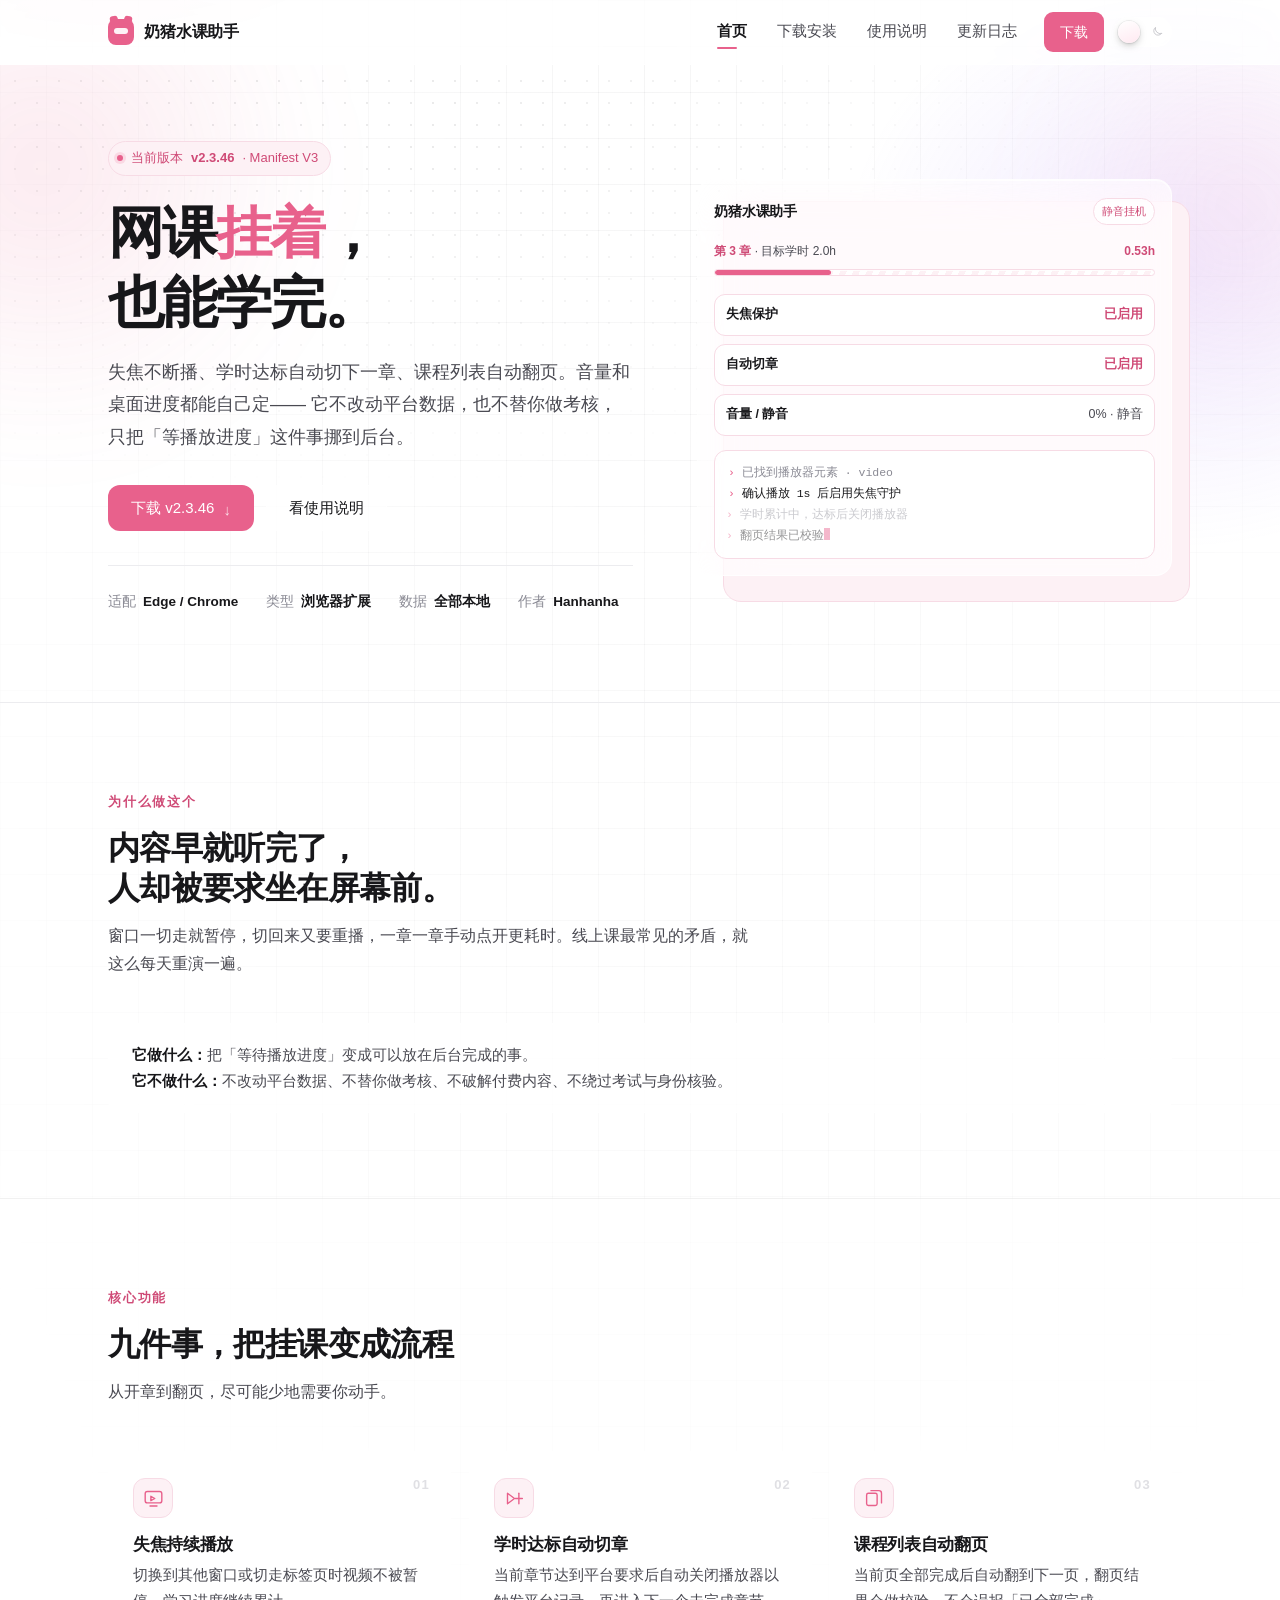
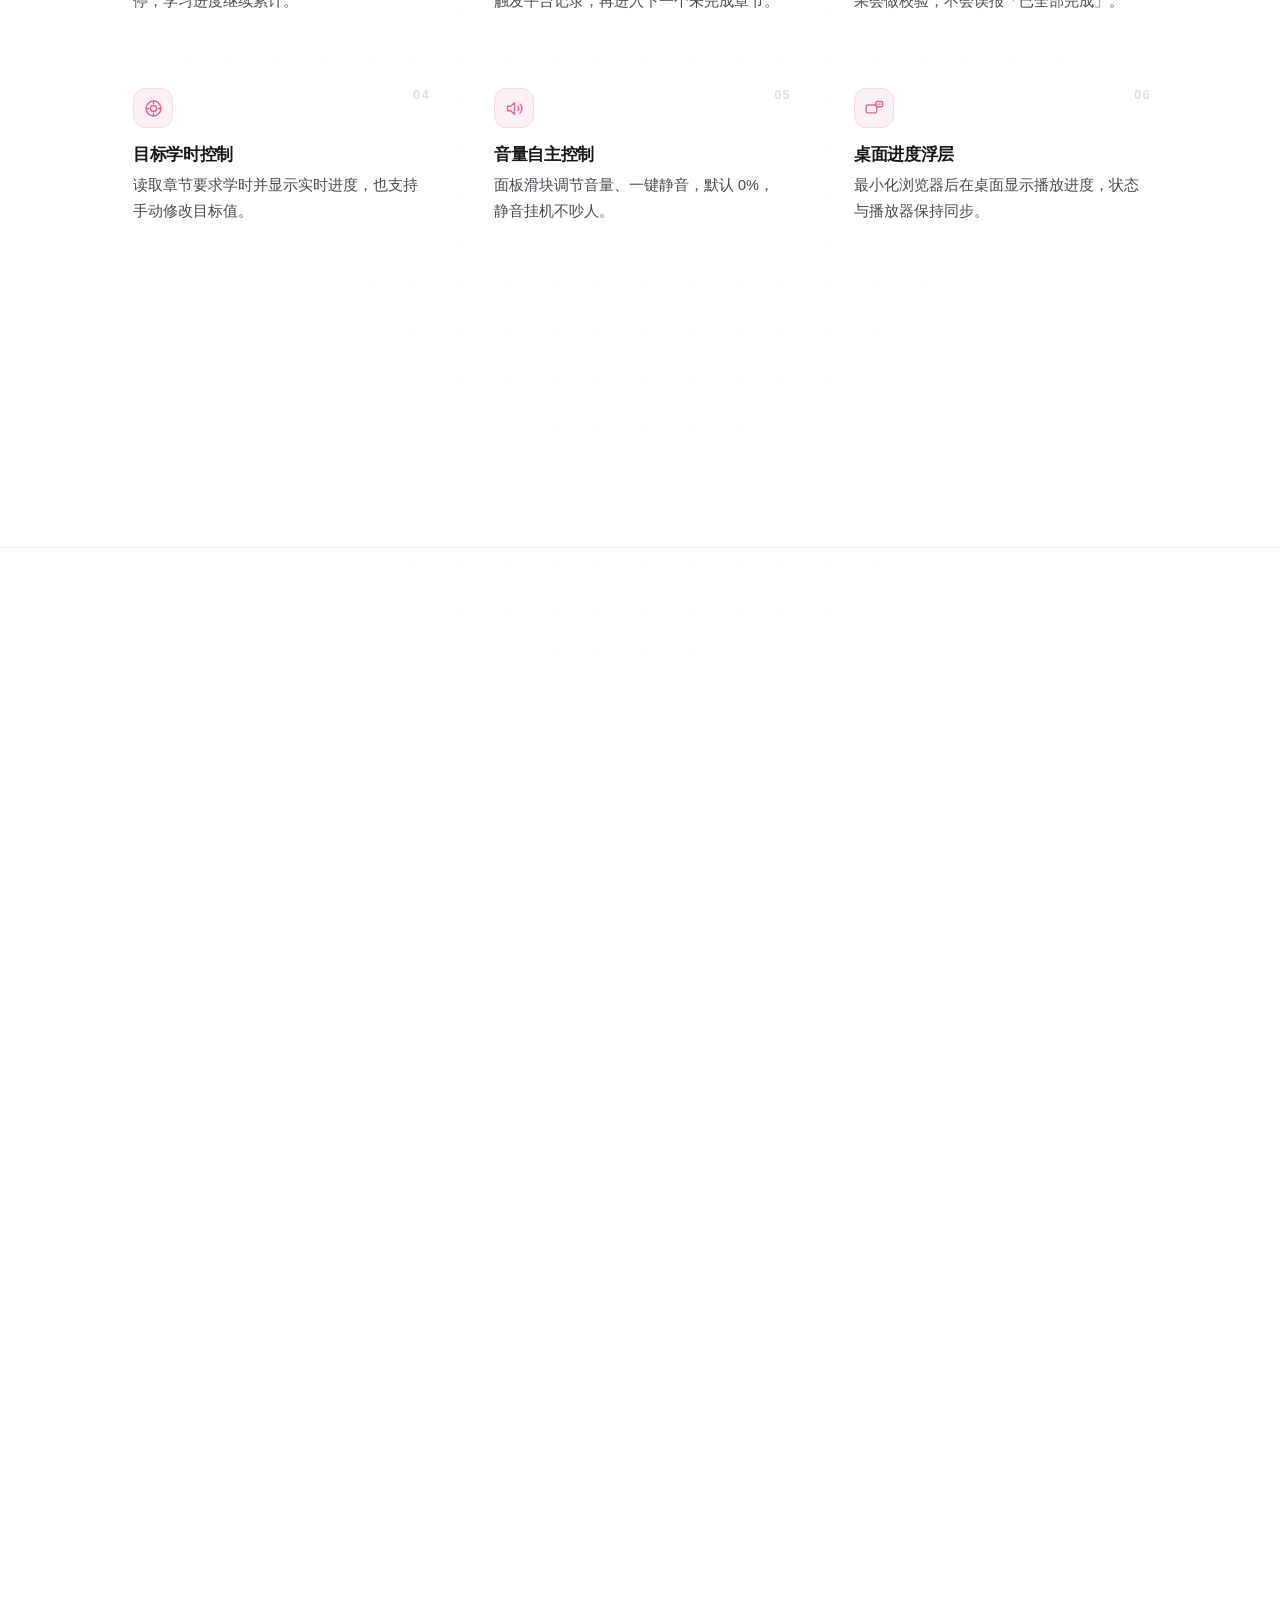
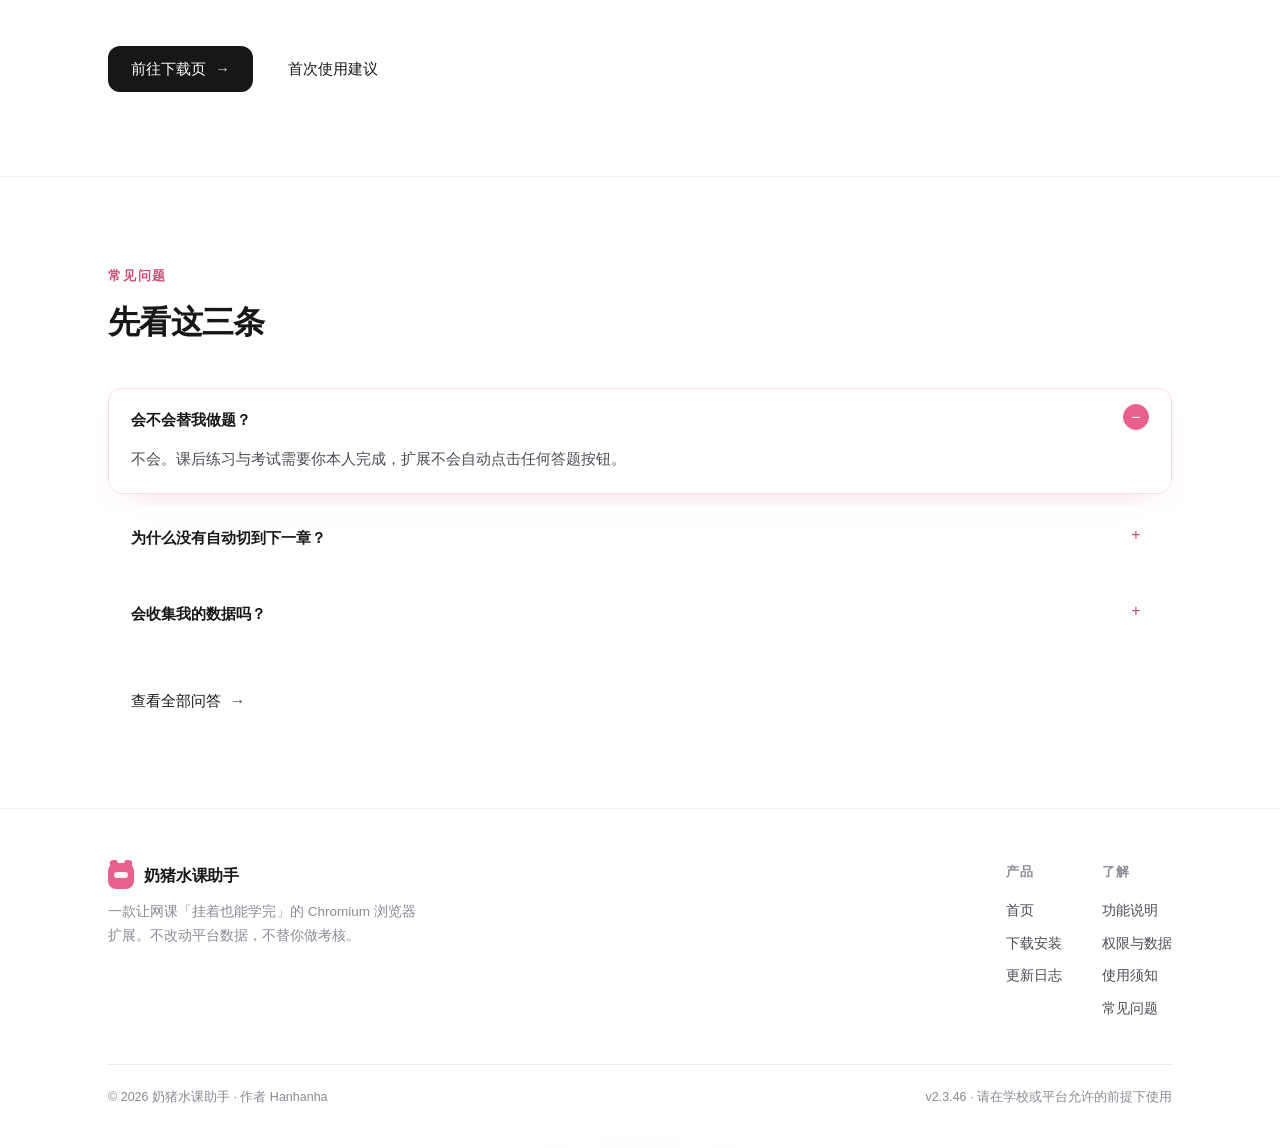
==== index.html @ d0fd3003 "奶猪水课助手发布站：四页静态站 + 磨砂玻璃/深浅色主题/入场动画" ====
﻿<!DOCTYPE html>
<html lang="zh-CN">
<head>
<meta charset="UTF-8">
<meta name="viewport" content="width=device-width, initial-scale=1">
<title>奶猪水课助手 — 让网课挂着也能学完</title>
<meta name="description" content="奶猪水课助手是一款 Chromium 浏览器扩展：失焦不断播、学时达标自动切下一章、课程列表自动翻页，音量与桌面进度都能自己定。">
<link rel="icon" href="data:image/svg+xml,%3Csvg xmlns='http://www.w3.org/2000/svg' viewBox='0 0 32 32'%3E%3Crect width='32' height='32' rx='9' fill='%23e8618c'/%3E%3Crect x='9' y='13' width='14' height='7' rx='3.5' fill='%23fff'/%3E%3C/svg%3E">
<link rel="stylesheet" href="assets/style.css">
<link rel="stylesheet" href="assets/theme.css">
<script>
(function () {
  var d = document.documentElement;
  d.classList.add('js');
  var t = null;
  try { t = localStorage.getItem('nzsk-theme'); } catch (e) {}
  if (!t && window.matchMedia) { t = window.matchMedia('(prefers-color-scheme: dark)').matches ? 'dark' : 'light'; }
  d.setAttribute('data-theme', t === 'dark' ? 'dark' : 'light');
  d.classList.add('intro');
  /* 兜底：外部脚本异常时也不会卡在遮罩里 */
  setTimeout(function () {
    d.classList.remove('intro');
    var v = document.getElementById('intro-veil');
    if (v) { v.classList.add('out'); setTimeout(function () { if (v.parentNode) { v.parentNode.removeChild(v); } }, 800); }
  }, 2600);
})();
</script>
</head>
<body>

<div class="intro-veil" id="intro-veil" aria-hidden="true">
  <div class="intro-inner">
    <span class="intro-mark"><span></span></span>
    <div class="intro-word">奶猪水课助手</div>
    <div class="intro-track"><i></i></div>
    <div class="intro-meta" data-intro-pct>正在进入 · 0%</div>
  </div>
</div>

<header class="site-header">
  <div class="wrap nav">
    <a class="brand" href="index.html">
      <span class="brand-mark" aria-hidden="true"><span></span></span>
      奶猪水课助手
    </a>
    <button class="nav-toggle" aria-label="打开导航" aria-expanded="false"><span></span><span></span><span></span></button>
    <div class="nav-end">
      <nav class="nav-links">
      <a href="index.html" class="active">首页</a>
      <a href="download.html">下载安装</a>
      <a href="docs.html">使用说明</a>
      <a href="changelog.html">更新日志</a>
      <a href="https://github.com/hanhanha-114514/naizhu-course-helper/releases/download/v2.3.46/naizhu-course-helper-v2.3.46.zip" class="nav-cta" data-download>下载</a>
    </nav>
      <button class="theme-switch" type="button" role="switch" aria-checked="false" aria-label="切换深浅色">
        <span class="ic ic-sun"><svg viewBox="0 0 24 24" fill="none" stroke="currentColor" stroke-width="1.7" stroke-linecap="round"><circle cx="12" cy="12" r="4"/><path d="M12 3v2M12 19v2M3 12h2M19 12h2M5.6 5.6l1.4 1.4M17 17l1.4 1.4M18.4 5.6L17 7M7 17l-1.4 1.4"/></svg></span>
        <span class="ic ic-moon"><svg viewBox="0 0 24 24" fill="none" stroke="currentColor" stroke-width="1.7" stroke-linecap="round" stroke-linejoin="round"><path d="M20 14.5A8.5 8.5 0 019.5 4a7.5 7.5 0 1010.5 10.5z"/></svg></span>
        <span class="knob"></span>
      </button>
      </div>
    </div>
</header>

<main>

  <!-- Hero -->
  <section class="hero">
    <div class="hero-bg" aria-hidden="true">
      <span class="glow"></span>
      <span class="glow b"></span>
      <span class="dots"></span>
    </div>
    <div class="wrap hero-grid">
      <div class="hero-copy">
        <span class="badge"><span class="dot"></span>当前版本 <b>v2.3.46</b> · Manifest V3</span>
        <h1>网课<em>挂着</em>，<br>也能学完。</h1>
        <p class="lede">
          失焦不断播、学时达标自动切下一章、课程列表自动翻页。音量和桌面进度都能自己定——
          它不改动平台数据，也不替你做考核，只把「等播放进度」这件事挪到后台。
        </p>
        <div class="actions">
          <a class="btn btn-primary" href="downloads/nzsk-v2.3.46.zip" download data-download>下载 v2.3.46 <span class="arrow">↓</span></a>
          <a href="docs.html" class="btn btn-ghost">看使用说明</a>
        </div>
        <div class="hero-meta">
          <div>适配 <b>Edge / Chrome</b></div>
          <div>类型 <b>浏览器扩展</b></div>
          <div>数据 <b>全部本地</b></div>
          <div>作者 <b>Hanhanha</b></div>
        </div>
      </div>

      <div class="panel-mock" data-demo data-target-hour="2" data-chapters="12" aria-hidden="true">
        <div class="panel-mock-inner">
          <div class="pm-top">
            <span class="pm-title">奶猪水课助手</span>
            <span class="pm-tag" data-pm-status><i></i>播放中</span>
          </div>

          <div class="pm-label">
            <span><span data-pm-chapter>第 3 章</span> · 目标学时 2.0h</span>
            <span class="pm-num" data-pm-hour>1.28h</span>
          </div>
          <div class="pm-bar striped"><i></i></div>

          <div class="pm-rows">
            <div class="pm-row"><b>失焦保护</b><span class="ok">已启用</span></div>
            <div class="pm-row"><b>自动切章</b><span class="ok">已启用</span></div>
            <div class="pm-row"><b>音量 / 静音</b><span>0% · 静音</span></div>
          </div>

          <div class="pm-log">
            <div>已找到播放器元素 · video</div>
            <div>确认播放 1s 后启用失焦守护</div>
            <div>学时累计中，达标后关闭播放器</div>
            <div>翻页结果已校验<span class="caret"></span></div>
          </div>
        </div>
      </div>
    </div>
  </section>

  <!-- 为什么 -->
  <section class="section">
    <div class="wrap">
      <div class="section-head">
        <span class="eyebrow">为什么做这个</span>
        <h2>内容早就听完了，<br>人却被要求坐在屏幕前。</h2>
        <p>窗口一切走就暂停，切回来又要重播，一章一章手动点开更耗时。线上课最常见的矛盾，就这么每天重演一遍。</p>
      </div>
      <div class="note">
        <div>
          <b>它做什么：</b>把「等待播放进度」变成可以放在后台完成的事。<br>
          <b>它不做什么：</b>不改动平台数据、不替你做考核、不破解付费内容、不绕过考试与身份核验。
        </div>
      </div>
    </div>
  </section>

  <!-- 核心功能 -->
  <section class="section soft">
    <div class="wrap">
      <div class="section-head">
        <span class="eyebrow">核心功能</span>
        <h2>九件事，把挂课变成流程</h2>
        <p>从开章到翻页，尽可能少地需要你动手。</p>
      </div>

      <div class="grid-3">
        <article class="card">
          <span class="icon"><svg viewBox="0 0 24 24" fill="none" stroke="currentColor" stroke-width="1.6" stroke-linecap="round" stroke-linejoin="round"><rect x="2.5" y="4" width="19" height="13" rx="2.5"/><path d="M9 9.5l4.5 2.5L9 14.5z"/><path d="M8 20.5h8"/></svg></span>
          <span class="num">01</span>
          <h3>失焦持续播放</h3>
          <p>切换到其他窗口或切走标签页时视频不被暂停，学习进度继续累计。</p>
        </article>
        <article class="card">
          <span class="icon"><svg viewBox="0 0 24 24" fill="none" stroke="currentColor" stroke-width="1.6" stroke-linecap="round" stroke-linejoin="round"><path d="M4 6l8 6-8 6z"/><path d="M17 6v12"/><path d="M13 12h8"/></svg></span>
          <span class="num">02</span>
          <h3>学时达标自动切章</h3>
          <p>当前章节达到平台要求后自动关闭播放器以触发平台记录，再进入下一个未完成章节。</p>
        </article>
        <article class="card">
          <span class="icon"><svg viewBox="0 0 24 24" fill="none" stroke="currentColor" stroke-width="1.6" stroke-linecap="round" stroke-linejoin="round"><rect x="3" y="6" width="12" height="14" rx="2"/><path d="M8 3h9a3 3 0 013 3v11"/></svg></span>
          <span class="num">03</span>
          <h3>课程列表自动翻页</h3>
          <p>当前页全部完成后自动翻到下一页，翻页结果会做校验，不会误报「已全部完成」。</p>
        </article>
        <article class="card">
          <span class="icon"><svg viewBox="0 0 24 24" fill="none" stroke="currentColor" stroke-width="1.6" stroke-linecap="round" stroke-linejoin="round"><circle cx="12" cy="12" r="8.5"/><circle cx="12" cy="12" r="3.5"/><path d="M12 3.5v3M12 17.5v3M3.5 12h3M17.5 12h3"/></svg></span>
          <span class="num">04</span>
          <h3>目标学时控制</h3>
          <p>读取章节要求学时并显示实时进度，也支持手动修改目标值。</p>
        </article>
        <article class="card">
          <span class="icon"><svg viewBox="0 0 24 24" fill="none" stroke="currentColor" stroke-width="1.6" stroke-linecap="round" stroke-linejoin="round"><path d="M4 9.5h3.5L12 5.5v13L7.5 14.5H4z"/><path d="M16 9.5a4 4 0 010 5"/><path d="M18.5 7a7.5 7.5 0 010 10"/></svg></span>
          <span class="num">05</span>
          <h3>音量自主控制</h3>
          <p>面板滑块调节音量、一键静音，默认 0%，静音挂机不吵人。</p>
        </article>
        <article class="card">
          <span class="icon"><svg viewBox="0 0 24 24" fill="none" stroke="currentColor" stroke-width="1.6" stroke-linecap="round" stroke-linejoin="round"><rect x="2.5" y="8" width="12" height="9" rx="2"/><rect x="13.5" y="4" width="8" height="6" rx="1.6"/><path d="M16 7h3"/></svg></span>
          <span class="num">06</span>
          <h3>桌面进度浮层</h3>
          <p>最小化浏览器后在桌面显示播放进度，状态与播放器保持同步。</p>
        </article>
        <article class="card">
          <span class="icon"><svg viewBox="0 0 24 24" fill="none" stroke="currentColor" stroke-width="1.6" stroke-linecap="round" stroke-linejoin="round"><circle cx="12" cy="12" r="8.5"/><path d="M10.5 9.5l5 2.5-5 2.5z"/></svg></span>
          <span class="num">07</span>
          <h3>手动开始学习</h3>
          <p>点击「开始学习」后有 5 秒倒计时再执行，方便你先切好窗口再挂机。</p>
        </article>
        <article class="card">
          <span class="icon"><svg viewBox="0 0 24 24" fill="none" stroke="currentColor" stroke-width="1.6" stroke-linecap="round" stroke-linejoin="round"><rect x="2.5" y="4" width="19" height="16" rx="2.5"/><path d="M6.5 10l2.5 2.5-2.5 2.5"/><path d="M12 15h5"/></svg></span>
          <span class="num">08</span>
          <h3>日志与一键诊断</h3>
          <p>面板内置运行日志，「复制诊断」可导出播放器状态、页面结构与关键事件。</p>
        </article>
        <article class="card">
          <span class="icon"><svg viewBox="0 0 24 24" fill="none" stroke="currentColor" stroke-width="1.6" stroke-linecap="round" stroke-linejoin="round"><path d="M8.5 8L4 12l4.5 4"/><path d="M15.5 8l4.5 4-4.5 4"/><path d="M13 5.5l-2 13"/></svg></span>
          <span class="num">09</span>
          <h3>自定义播放器选择器</h3>
          <p>页面结构不同时，可手填播放器元素选择器进行适配。</p>
        </article>
      </div>
    </div>
  </section>

  <!-- 工作流程 -->
  <section class="section" style="padding-top:0">
    <div class="wrap">
      <div class="section-head">
        <span class="eyebrow">它是怎么跑起来的</span>
        <h2>一条闭环，跑完整个课程列表</h2>
        <p>每一章都走同样的路径，直到列表里没有未完成的章节。</p>
      </div>

      <div class="flow">
        <div class="flow-track">
          <div class="flow-node">
            <span class="icon"><svg viewBox="0 0 24 24" fill="none" stroke="currentColor" stroke-width="1.6" stroke-linecap="round" stroke-linejoin="round"><path d="M4 5.5h11l5 5v8a1 1 0 01-1 1H4a1 1 0 01-1-1z"/><path d="M8 12h6"/></svg></span>
            <b>打开章节</b>
            <span>找到播放器元素</span>
          </div>
          <div class="flow-arrow"><i></i></div>
          <div class="flow-node">
            <span class="icon"><svg viewBox="0 0 24 24" fill="none" stroke="currentColor" stroke-width="1.6" stroke-linecap="round" stroke-linejoin="round"><circle cx="12" cy="12" r="8.5"/><path d="M12 7.5V12l3 2"/></svg></span>
            <b>后台累计</b>
            <span>切走窗口也不暂停</span>
          </div>
          <div class="flow-arrow"><i style="animation-delay:.5s"></i></div>
          <div class="flow-node">
            <span class="icon"><svg viewBox="0 0 24 24" fill="none" stroke="currentColor" stroke-width="1.6" stroke-linecap="round" stroke-linejoin="round"><path d="M5 12.5l4 4 10-10"/><path d="M5 6.5h4"/></svg></span>
            <b>学时达标</b>
            <span>关闭播放器触发记录</span>
          </div>
          <div class="flow-arrow"><i style="animation-delay:1s"></i></div>
          <div class="flow-node">
            <span class="icon"><svg viewBox="0 0 24 24" fill="none" stroke="currentColor" stroke-width="1.6" stroke-linecap="round" stroke-linejoin="round"><path d="M5 7l7 5-7 5z"/><path d="M14 7l7 5-7 5z"/></svg></span>
            <b>进入下一章</b>
            <span>播放守护持续重试</span>
          </div>
          <div class="flow-arrow"><i style="animation-delay:1.5s"></i></div>
          <div class="flow-node">
            <span class="icon"><svg viewBox="0 0 24 24" fill="none" stroke="currentColor" stroke-width="1.6" stroke-linecap="round" stroke-linejoin="round"><rect x="3.5" y="5" width="17" height="12" rx="2"/><path d="M8 20h8"/><path d="M10 9.5l3 2.5-3 2.5z"/></svg></span>
            <b>翻页校验</b>
            <span>列表变了才继续</span>
          </div>
        </div>

        <div class="flow-loop">
          <svg viewBox="0 0 24 24" fill="none" stroke="currentColor" stroke-width="1.8" stroke-linecap="round" stroke-linejoin="round"><path d="M20 11.5A8 8 0 106 18"/><path d="M4 13.5l2-2 2 2"/></svg>
          循环执行，直到本页没有未完成章节
        </div>
      </div>

      <div class="stats" style="margin-top:24px">
        <div class="stat"><b data-count="9" data-suffix="">0</b><span>项核心自动化</span></div>
        <div class="stat"><b data-count="5" data-suffix=" 秒">0</b><span>开始学习倒计时</span></div>
        <div class="stat"><b data-count="0" data-suffix="%">0</b><span>默认音量</span></div>
        <div class="stat"><b data-count="4" data-suffix=" 项">0</b><span>申请的扩展权限</span></div>
      </div>
    </div>
  </section>

  <!-- 安装 -->
  <section class="section">
    <div class="wrap">
      <div class="section-head">
        <span class="eyebrow">三步装好</span>
        <h2>解压即用，无需联网安装</h2>
        <p>安装完成后打开课程页面，右侧会出现粉色面板。后续更新只需点扩展卡片上的「重新加载」，本地设置不会丢。</p>
      </div>

      <div class="steps">
        <div class="step">
          <h3>解压到独立文件夹</h3>
          <div class="step-bar"><i></i></div>
          <p>确保 <code>manifest.json</code> 与 <code>icons</code>、<code>content</code> 等目录在同一层，加载时选中这一层。</p>
        </div>
        <div class="step">
          <h3>打开开发者模式</h3>
          <p>地址栏输入 <code>edge://extensions</code>（Chrome 为 <code>chrome://extensions</code>），打开右上角「开发者模式」。</p>
        </div>
        <div class="step">
          <h3>加载扩展</h3>
          <p>把文件夹拖入扩展管理页面，或点「加载解压缩的扩展」并选中它。</p>
        </div>
      </div>

      <div class="actions">
        <a href="download.html" class="btn btn-dark">前往下载页 <span class="arrow">→</span></a>
        <a href="docs.html#first-run" class="btn btn-ghost">首次使用建议</a>
      </div>
    </div>
  </section>

  <!-- 问答速览 -->
  <section class="section soft">
    <div class="wrap">
      <div class="section-head">
        <span class="eyebrow">常见问题</span>
        <h2>先看这三条</h2>
      </div>
      <div class="faq">
        <details open>
          <summary>会不会替我做题？</summary>
          <p>不会。课后练习与考试需要你本人完成，扩展不会自动点击任何答题按钮。</p>
        </details>
        <details>
          <summary>为什么没有自动切到下一章？</summary>
          <p>学时通常要等播放器被关闭后由平台记录。扩展会先关闭播放器再进入下一章；若当前页已全部完成，会自动翻页并校验列表内容变化后再继续。</p>
        </details>
        <details>
          <summary>会收集我的数据吗？</summary>
          <p>不会。进度、音量、日志全部在本地处理，扩展不含服务端，不收集账号信息，也不上传任何数据。</p>
        </details>
      </div>
      <div class="actions">
        <a href="docs.html#faq" class="btn btn-ghost">查看全部问答 <span class="arrow">→</span></a>
      </div>
    </div>
  </section>

</main>

<footer class="site-footer">
  <div class="wrap">
    <div class="footer-grid">
      <div>
        <a class="brand" href="index.html">
          <span class="brand-mark" aria-hidden="true"><span></span></span>
          奶猪水课助手
        </a>
        <p>一款让网课「挂着也能学完」的 Chromium 浏览器扩展。不改动平台数据，不替你做考核。</p>
      </div>
      <div class="footer-links">
        <div class="footer-col">
          <h5>产品</h5>
          <a href="index.html">首页</a>
          <a href="download.html">下载安装</a>
          <a href="changelog.html">更新日志</a>
        </div>
        <div class="footer-col">
          <h5>了解</h5>
          <a href="docs.html#features">功能说明</a>
          <a href="docs.html#privacy">权限与数据</a>
          <a href="docs.html#notice">使用须知</a>
          <a href="docs.html#faq">常见问题</a>
        </div>
      </div>
    </div>
    <div class="footer-bottom">
      <span>© <span data-year>2026</span> 奶猪水课助手 · 作者 Hanhanha</span>
      <span>v2.3.46 · 请在学校或平台允许的前提下使用</span>
    </div>
  </div>
</footer>

<div class="modal" id="dl-modal" hidden role="dialog" aria-modal="true" aria-labelledby="dl-modal-title">
  <div class="modal-box">
    <h3 id="dl-modal-title">安装包暂未开放</h3>
    <p>当前站点还没有挂上 v2.3.46 的安装包下载入口。开放后，这里会提供压缩包；下载解压即可使用，源码随包提供。</p>
    <div class="actions">
      <button class="btn btn-ghost btn-sm" data-close>知道了</button>
    </div>
  </div>
</div>

<script src="assets/config.js"></script>
<script src="assets/main.js"></script>
</body>
</html>
---- assets/style.css ----
﻿/* 奶猪水课助手 — 站点样式 */
:root {
  --bg: #ffffff;
  --bg-soft: #fafafa;
  --ink: #17171a;
  --ink-2: #4a4a52;
  --ink-3: #8a8a94;
  --line: #ececef;
  --line-2: #e0e0e4;
  --accent: #e8618c;
  --accent-deep: #cf4a76;
  --accent-soft: #fdf1f5;
  --accent-line: #f7dbe5;
  --radius: 14px;
  --max: 1120px;
  --ease: cubic-bezier(.22, .61, .36, 1);
  --ease-out: cubic-bezier(.16, 1, .3, 1);
  --ease-in-out: cubic-bezier(.65, .05, .36, 1);
  --t-fast: .18s;
  --t-mid: .34s;
  --t-slow: .7s;
  --shadow-card: 0 22px 48px -34px rgba(23, 23, 26, .45);
  --shadow-pink: 0 20px 44px -26px rgba(232, 97, 140, .38);
}

* { box-sizing: border-box; }

html { -webkit-text-size-adjust: 100%; scroll-behavior: smooth; }

body {
  margin: 0;
  background: var(--bg);
  color: var(--ink);
  font-family: -apple-system, BlinkMacSystemFont, "Segoe UI", "PingFang SC",
    "Hiragino Sans GB", "Microsoft YaHei", "Source Han Sans SC", sans-serif;
  font-size: 16px;
  line-height: 1.75;
  -webkit-font-smoothing: antialiased;
}

a { color: inherit; text-decoration: none; }
img { max-width: 100%; display: block; }

.wrap {
  max-width: var(--max);
  margin: 0 auto;
  padding: 0 28px;
}

/* ---------- 顶部导航 ---------- */
.site-header {
  position: sticky;
  top: 0;
  z-index: 50;
  background: var(--glass-strong);
  backdrop-filter: saturate(180%) blur(14px);
  border-bottom: 1px solid var(--line);
}

.nav {
  display: flex;
  align-items: center;
  justify-content: space-between;
  height: 64px;
}

.brand {
  display: flex;
  align-items: center;
  gap: 10px;
  font-weight: 600;
  letter-spacing: -0.01em;
  font-size: 16px;
}

.brand-mark {
  width: 26px;
  height: 26px;
  border-radius: 8px;
  background: var(--accent);
  position: relative;
  flex: none;
}
.brand-mark::before,
.brand-mark::after {
  content: "";
  position: absolute;
  top: -3px;
  width: 8px;
  height: 8px;
  border-radius: 3px 3px 1px 1px;
  background: var(--accent);
}
.brand-mark::before { left: 2px; transform: rotate(-14deg); }
.brand-mark::after { right: 2px; transform: rotate(14deg); }
.brand-mark span {
  position: absolute;
  inset: 9px 6px auto 6px;
  height: 6px;
  border-radius: 4px;
  background: var(--glass-bg);
  opacity: 0.92;
}

.nav-links {
  display: flex;
  align-items: center;
  gap: 4px;
}

.nav-links a {
  padding: 7px 13px;
  border-radius: 9px;
  color: var(--ink-2);
  font-size: 14.5px;
  transition: background 0.16s ease, color 0.16s ease;
}
.nav-links a:hover { background: var(--bg-soft); color: var(--ink); }
.nav-links a.active { color: var(--ink); font-weight: 600; }

.nav-cta {
  margin-left: 10px;
  padding: 8px 16px !important;
  background: var(--ink);
  color: #fff !important;
  border-radius: 9px;
  font-weight: 500;
  font-size: 14px !important;
}
.nav-cta:hover { background: #000; }

.nav-toggle {
  display: none;
  width: 38px;
  height: 38px;
  border: 1px solid var(--line-2);
  border-radius: 9px;
  background: var(--glass-bg);
  cursor: pointer;
  padding: 0;
  color: var(--ink);
}
.nav-toggle span {
  display: block;
  width: 16px;
  height: 1.5px;
  margin: 3.5px auto;
  background: currentColor;
  transition: transform 0.2s ease, opacity 0.2s ease;
}

/* ---------- 通用区块 ---------- */
.section { padding: 84px 0; }
.section.soft { background: var(--bg-soft); border-top: 1px solid var(--line); border-bottom: 1px solid var(--line); }

.eyebrow {
  display: inline-block;
  font-size: 12.5px;
  letter-spacing: 0.14em;
  text-transform: uppercase;
  color: var(--accent-deep);
  font-weight: 600;
  margin-bottom: 14px;
}

h1, h2, h3, h4 { letter-spacing: -0.02em; line-height: 1.25; margin: 0; font-weight: 600; }

h1 { font-size: clamp(34px, 5vw, 56px); letter-spacing: -0.035em; }
h2 { font-size: clamp(24px, 3vw, 32px); }
h3 { font-size: 17px; }

.lede {
  color: var(--ink-2);
  font-size: clamp(16px, 1.6vw, 18px);
  line-height: 1.8;
  margin: 18px 0 0;
  max-width: 60ch;
}

.muted { color: var(--ink-3); }

.section-head { max-width: 640px; margin-bottom: 46px; }
.section-head h2 + p { color: var(--ink-2); margin: 14px 0 0; }

/* ---------- 按钮 ---------- */
.btn {
  display: inline-flex;
  align-items: center;
  justify-content: center;
  gap: 9px;
  height: 46px;
  padding: 0 22px;
  border-radius: 11px;
  font-size: 15px;
  font-weight: 500;
  border: 1px solid transparent;
  cursor: pointer;
  transition: transform 0.16s ease, background 0.16s ease, border-color 0.16s ease, color 0.16s ease;
  font-family: inherit;
}
.btn:active { transform: translateY(1px); }

.btn-primary { background: var(--accent); color: #fff; }
.btn-primary:hover { background: var(--accent-deep); }

.btn-ghost { background: var(--glass-bg); color: var(--ink); border-color: var(--line-2); }
.btn-ghost:hover { border-color: var(--ink); }

.btn-dark { background: var(--ink); color: #fff; }
.btn-dark:hover { background: #000; }

.btn-sm { height: 38px; padding: 0 16px; font-size: 14px; border-radius: 9px; }

.actions { display: flex; flex-wrap: wrap; gap: 12px; margin-top: 32px; }

.arrow { font-size: 15px; opacity: 0.8; }

/* ---------- 首页 Hero ---------- */
.hero { padding: 76px 0 88px; border-bottom: 1px solid var(--line); }

.hero-grid {
  display: grid;
  grid-template-columns: 1.05fr 0.95fr;
  gap: 64px;
  align-items: center;
}

.badge {
  display: inline-flex;
  align-items: center;
  gap: 8px;
  padding: 5px 12px 5px 8px;
  border: 1px solid var(--accent-line);
  background: var(--accent-soft);
  color: var(--accent-deep);
  border-radius: 999px;
  font-size: 13px;
  font-weight: 500;
  margin-bottom: 22px;
}
.badge b { font-weight: 600; }
.dot {
  width: 6px; height: 6px; border-radius: 50%;
  background: var(--accent);
  box-shadow: 0 0 0 3px rgba(232, 97, 140, 0.16);
}

.hero h1 em {
  font-style: normal;
  color: var(--accent);
}

.hero-meta {
  display: flex;
  flex-wrap: wrap;
  gap: 20px 28px;
  margin-top: 34px;
  padding-top: 24px;
  border-top: 1px solid var(--line);
  font-size: 13.5px;
  color: var(--ink-3);
}
.hero-meta div { display: flex; align-items: center; gap: 7px; }
.hero-meta b { color: var(--ink); font-weight: 600; }

/* 面板模拟图 */
.panel-mock {
  border: 1px solid var(--line-2);
  border-radius: 18px;
  background: var(--glass-bg);
  padding: 14px;
  box-shadow: 0 1px 0 rgba(0,0,0,0.02), 0 24px 60px -40px rgba(23, 23, 26, 0.28);
}

.panel-mock-inner {
  border: 1px solid var(--accent-line);
  background: var(--accent-soft);
  border-radius: 12px;
  padding: 18px 16px 16px;
}

.pm-top {
  display: flex;
  align-items: center;
  justify-content: space-between;
  margin-bottom: 16px;
}
.pm-title { font-size: 13.5px; font-weight: 600; letter-spacing: -0.01em; }
.pm-tag {
  font-size: 11px;
  padding: 3px 8px;
  border-radius: 999px;
  background: var(--glass-bg);
  border: 1px solid var(--accent-line);
  color: var(--accent-deep);
  font-weight: 500;
}

.pm-label {
  display: flex;
  justify-content: space-between;
  font-size: 12px;
  color: var(--ink-2);
  margin-bottom: 7px;
}
.pm-label span:last-child { font-variant-numeric: tabular-nums; color: var(--accent-deep); font-weight: 600; }

.pm-bar {
  height: 7px;
  border-radius: 99px;
  background: var(--glass-bg);
  border: 1px solid var(--accent-line);
  overflow: hidden;
}
.pm-bar i {
  display: block;
  height: 100%;
  border-radius: 99px;
  background: var(--accent);
  width: 64%;
  animation: fill 6s ease-in-out infinite alternate;
}
@keyframes fill {
  from { width: 48%; }
  to { width: 86%; }
}

.pm-rows { margin-top: 18px; display: grid; gap: 8px; }
.pm-row {
  display: flex;
  align-items: center;
  justify-content: space-between;
  background: var(--glass-bg);
  border: 1px solid var(--accent-line);
  border-radius: 9px;
  padding: 9px 11px;
  font-size: 12.5px;
  color: var(--ink-2);
}
.pm-row b { font-weight: 600; color: var(--ink); }
.pm-row .ok { color: var(--accent-deep); font-weight: 600; }

.pm-log {
  margin-top: 14px;
  background: var(--glass-bg);
  border: 1px solid var(--accent-line);
  border-radius: 9px;
  padding: 11px;
  font-family: ui-monospace, SFMono-Regular, Menlo, Consolas, monospace;
  font-size: 11.5px;
  line-height: 1.85;
  color: var(--ink-3);
}
.pm-log div::before {
  content: "› ";
  color: var(--accent);
}
.pm-log div:last-child { color: var(--ink); }

/* ---------- 特性网格 ---------- */
.grid-3 {
  display: grid;
  grid-template-columns: repeat(3, 1fr);
  gap: 1px;
  background: var(--line);
  border: 1px solid var(--line);
  border-radius: var(--radius);
  overflow: hidden;
}
.card {
  background: var(--glass-bg);
  padding: 30px 26px 32px;
  transition: background 0.18s ease;
}
.card:hover { background: var(--card-hover); }
.card .num {
  font-size: 12px;
  font-weight: 600;
  color: var(--accent);
  letter-spacing: 0.08em;
  font-variant-numeric: tabular-nums;
}
.card h3 { margin: 14px 0 8px; }
.card p { margin: 0; font-size: 14.5px; color: var(--ink-2); line-height: 1.75; }

/* ---------- 步骤 ---------- */
.steps { display: grid; grid-template-columns: repeat(3, 1fr); gap: 28px; counter-reset: s; }
.step { position: relative; padding-top: 22px; border-top: 1px solid var(--line-2); }
.step::before {
  counter-increment: s;
  content: "0" counter(s);
  position: absolute;
  top: -11px;
  left: 0;
  background: var(--bg);
  padding-right: 12px;
  font-size: 12px;
  font-weight: 600;
  color: var(--accent);
  letter-spacing: 0.08em;
}
.soft .step::before { background: var(--bg-soft); }
.step h3 { margin-bottom: 8px; }
.step p { margin: 0; font-size: 14.5px; color: var(--ink-2); }
.step code {
  font-family: ui-monospace, SFMono-Regular, Menlo, Consolas, monospace;
  font-size: 13px;
  background: var(--accent-soft);
  border: 1px solid var(--accent-line);
  color: var(--accent-deep);
  padding: 1px 6px;
  border-radius: 6px;
}

/* ---------- 提示条 ---------- */
.note {
  display: flex;
  gap: 14px;
  border: 1px solid var(--line-2);
  border-left: 2px solid var(--accent);
  background: var(--glass-bg);
  border-radius: 0 10px 10px 0;
  padding: 18px 22px;
  font-size: 14.5px;
  color: var(--ink-2);
  line-height: 1.8;
}
.note b { color: var(--ink); }

/* ---------- 表格 ---------- */
.tbl { width: 100%; border-collapse: collapse; font-size: 14.5px; }
.tbl th, .tbl td { text-align: left; padding: 14px 16px; border-bottom: 1px solid var(--line); vertical-align: top; }
.tbl th { font-size: 12.5px; letter-spacing: 0.06em; text-transform: uppercase; color: var(--ink-3); font-weight: 600; }
.tbl td:first-child { font-weight: 600; width: 30%; }
.tbl tr:last-child td { border-bottom: none; }

/* ---------- 说明 / 文档布局 ---------- */
.doc-layout {
  display: grid;
  grid-template-columns: 210px 1fr;
  gap: 64px;
  align-items: start;
  padding: 56px 0 96px;
}
.toc {
  position: sticky;
  top: 92px;
  font-size: 14px;
  border-left: 1px solid var(--line);
  padding-left: 18px;
}
.toc h4 { font-size: 12px; letter-spacing: 0.1em; text-transform: uppercase; color: var(--ink-3); margin-bottom: 12px; }
.toc a { display: block; padding: 5px 0; color: var(--ink-2); }
.toc a:hover { color: var(--accent-deep); }

.doc h2 { margin-top: 56px; padding-top: 34px; border-top: 1px solid var(--line); font-size: 24px; }
.doc h2:first-of-type { margin-top: 0; padding-top: 0; border-top: none; }
.doc h3 { margin-top: 30px; }
.doc p, .doc li { color: var(--ink-2); font-size: 15px; }
.doc ul { padding-left: 20px; margin: 12px 0; }
.doc li { margin: 6px 0; }
.doc code {
  font-family: ui-monospace, SFMono-Regular, Menlo, Consolas, monospace;
  font-size: 13px;
  background: var(--bg-soft);
  border: 1px solid var(--line);
  padding: 1px 6px;
  border-radius: 6px;
  color: var(--ink);
}

/* 折叠问答 */
.faq { border-top: 1px solid var(--line); }
.faq details { border-bottom: 1px solid var(--line); }
.faq summary {
  cursor: pointer;
  padding: 20px 34px 20px 0;
  font-weight: 600;
  font-size: 15.5px;
  list-style: none;
  position: relative;
}
.faq summary::-webkit-details-marker { display: none; }
.faq summary::after {
  content: "+";
  position: absolute;
  right: 4px;
  top: 17px;
  color: var(--ink-3);
  font-size: 18px;
  font-weight: 400;
  transition: transform 0.2s ease;
}
.faq details[open] summary::after { content: "–"; }
.faq details p { margin: 0 0 22px; font-size: 14.5px; color: var(--ink-2); max-width: 72ch; }

/* ---------- 更新日志 ---------- */
.timeline { border-left: 1px solid var(--line-2); padding-left: 34px; margin-left: 6px; }
.release { position: relative; padding-bottom: 44px; }
.release::before {
  content: "";
  position: absolute;
  left: -39px;
  top: 8px;
  width: 9px;
  height: 9px;
  border-radius: 50%;
  background: var(--glass-bg);
  border: 2px solid var(--line-2);
}
.release.current::before { border-color: var(--accent); background: var(--accent); }
.release-head { display: flex; align-items: center; gap: 12px; flex-wrap: wrap; margin-bottom: 10px; }
.release h3 { font-size: 18px; font-variant-numeric: tabular-nums; }
.release .tag {
  font-size: 11.5px;
  padding: 2px 9px;
  border-radius: 999px;
  background: var(--accent-soft);
  border: 1px solid var(--accent-line);
  color: var(--accent-deep);
  font-weight: 500;
}
.release ul { margin: 0; padding-left: 18px; }
.release li { color: var(--ink-2); font-size: 14.5px; margin: 5px 0; }
.release p { color: var(--ink-2); font-size: 14.5px; margin: 0; }

/* ---------- 下载页 ---------- */
.dl-card {
  border: 1px solid var(--line-2);
  border-radius: var(--radius);
  background: var(--glass-bg);
  padding: 38px 40px;
  display: grid;
  grid-template-columns: 1fr auto;
  gap: 32px;
  align-items: center;
}
.dl-card h2 { font-size: 26px; }
.dl-meta { display: flex; flex-wrap: wrap; gap: 8px; margin-top: 18px; }
.chip {
  font-size: 12.5px;
  padding: 4px 11px;
  border-radius: 999px;
  background: var(--bg-soft);
  border: 1px solid var(--line);
  color: var(--ink-2);
}
.chip.accent { background: var(--accent-soft); border-color: var(--accent-line); color: var(--accent-deep); }
.dl-right { display: flex; flex-direction: column; align-items: flex-end; gap: 10px; }
.dl-right .muted { font-size: 12.5px; }

.spec { display: grid; grid-template-columns: repeat(2, 1fr); gap: 1px; background: var(--line); border: 1px solid var(--line); border-radius: var(--radius); overflow: hidden; }
.spec div { background: var(--glass-bg); padding: 22px 24px; }
.spec dt { font-size: 12.5px; color: var(--ink-3); margin-bottom: 4px; }
.spec dd { margin: 0; font-size: 15px; font-weight: 500; }

/* ---------- 页脚 ---------- */
.site-footer { border-top: 1px solid var(--line); background: var(--bg-soft); padding: 52px 0 40px; }
.footer-grid { display: flex; justify-content: space-between; gap: 40px; flex-wrap: wrap; }
.footer-grid p { margin: 10px 0 0; font-size: 13.5px; color: var(--ink-3); max-width: 42ch; }
.footer-links { display: flex; gap: 40px; }
.footer-col h5 { font-size: 12.5px; letter-spacing: 0.08em; text-transform: uppercase; color: var(--ink-3); margin: 0 0 10px; font-weight: 600; }
.footer-col a { display: block; font-size: 14px; color: var(--ink-2); padding: 4px 0; }
.footer-col a:hover { color: var(--accent-deep); }
.footer-bottom {
  margin-top: 40px;
  padding-top: 22px;
  border-top: 1px solid var(--line);
  display: flex;
  justify-content: space-between;
  gap: 16px;
  flex-wrap: wrap;
  font-size: 12.5px;
  color: var(--ink-3);
}

/* ---------- 弹窗 ---------- */
.modal[hidden] { display: none; }
.modal {
  position: fixed;
  inset: 0;
  z-index: 100;
  display: flex;
  align-items: center;
  justify-content: center;
  padding: 24px;
  background: rgba(23, 23, 26, 0.35);
  backdrop-filter: blur(3px);
}
.modal-box {
  background: var(--glass-bg);
  border-radius: 16px;
  max-width: 420px;
  width: 100%;
  padding: 30px;
  border: 1px solid var(--line);
  animation: pop 0.18s ease-out;
}
@keyframes pop { from { opacity: 0; transform: translateY(8px) scale(0.99); } to { opacity: 1; transform: none; } }
.modal-box h3 { font-size: 18px; margin-bottom: 10px; }
.modal-box p { margin: 0 0 20px; font-size: 14.5px; color: var(--ink-2); line-height: 1.8; }
.modal-box .actions { margin-top: 0; justify-content: flex-end; }

/* ---------- 响应式 ---------- */
@media (max-width: 960px) {
  .hero-grid { grid-template-columns: 1fr; gap: 44px; }
  .grid-3 { grid-template-columns: repeat(2, 1fr); }
  .steps { grid-template-columns: 1fr; gap: 34px; }
  .doc-layout { grid-template-columns: 1fr; gap: 32px; padding-top: 32px; }
  .toc { position: static; border-left: none; border-top: 1px solid var(--line); padding: 16px 0 0; display: flex; flex-wrap: wrap; gap: 4px 18px; }
  .toc h4 { width: 100%; margin: 0 0 4px; }
  .toc a { padding: 2px 0; }
  .dl-card { grid-template-columns: 1fr; }
  .dl-right { align-items: flex-start; }
}

@media (max-width: 720px) {
  .wrap { padding: 0 20px; }
  .section { padding: 62px 0; }
  .hero { padding: 52px 0 64px; }
  .nav-toggle { display: block; }
  .nav-links {
    position: absolute;
    top: 64px;
    left: 0;
    right: 0;
    flex-direction: column;
    align-items: stretch;
    gap: 2px;
    padding: 12px 20px 18px;
    background: var(--glass-bg);
    border-bottom: 1px solid var(--line);
    display: none;
  }
  .nav-links.open { display: flex; }
  .nav-links a { padding: 11px 12px; font-size: 15px; }
  .nav-cta { margin: 8px 0 0; text-align: center; }
  .grid-3 { grid-template-columns: 1fr; }
  .spec { grid-template-columns: 1fr; }
  .dl-card { padding: 26px 22px; }
  .timeline { padding-left: 22px; }
  .release::before { left: -27px; }
}

/* ==========================================================
   动效与图形层
   ========================================================== */

/* ---------- 基础过渡 ---------- */
html { scroll-behavior: smooth; }
[id] { scroll-margin-top: 92px; }

::selection { background: var(--accent-soft); color: var(--accent-deep); }

a:focus-visible,
button:focus-visible,
summary:focus-visible {
  outline: 2px solid var(--accent);
  outline-offset: 3px;
  border-radius: 6px;
}

body {
  animation: pageIn .5s var(--ease-out) both;
}
@keyframes pageIn {
  from { opacity: 0; transform: translateY(8px); }
  to { opacity: 1; transform: none; }
}

/* 滚动进场 */
.js [data-reveal] {
  opacity: 0;
  transform: translateY(18px);
  transition:
    opacity var(--t-slow) var(--ease-out),
    transform var(--t-slow) var(--ease-out),
    box-shadow var(--t-mid) var(--ease),
    border-color var(--t-mid) var(--ease);
  transition-delay: var(--d, 0s);
  will-change: opacity, transform;
}
.js [data-reveal="left"] { transform: translateX(-20px); }
.js [data-reveal="right"] { transform: translateX(20px); }
.js [data-reveal="scale"] { transform: translateY(14px) scale(.975); }
.js [data-reveal].in { opacity: 1; transform: none; }

/* ---------- 头部 ---------- */
.site-header {
  transition: box-shadow var(--t-mid) var(--ease), background var(--t-mid) var(--ease), border-color var(--t-mid) var(--ease);
}
.site-header .nav { transition: height var(--t-mid) var(--ease); }
.site-header.scrolled { box-shadow: 0 14px 34px -30px rgba(23, 23, 26, .55); background: var(--glass-strong); }
.site-header.scrolled .nav { height: 56px; }

.brand .brand-mark { transition: transform var(--t-mid) var(--ease-out); }
.brand:hover .brand-mark { transform: rotate(-8deg) scale(1.08); }
.brand-mark span { animation: pigBlink 5.5s var(--ease-in-out) infinite; }
@keyframes pigBlink {
  0%, 92%, 100% { opacity: .92; }
  95% { opacity: .3; }
}

.nav-links a { position: relative; transition: background var(--t-fast) var(--ease), color var(--t-fast) var(--ease), transform var(--t-fast) var(--ease); }
.nav-links a:hover { transform: translateY(-1px); }
.nav-links a.active::after {
  content: "";
  position: absolute;
  left: 13px;
  bottom: 3px;
  height: 2px;
  width: 0;
  border-radius: 2px;
  background: var(--accent);
  animation: navUnderline .5s var(--ease-out) .05s both;
}
@keyframes navUnderline { from { width: 0; opacity: 0; } to { width: 20px; opacity: 1; } }

.nav-cta {
  position: relative;
  overflow: hidden;
  transition: transform var(--t-mid) var(--ease-out), box-shadow var(--t-mid) var(--ease), background var(--t-fast) var(--ease);
}
.nav-cta:hover { transform: translateY(-1px); box-shadow: 0 12px 24px -16px rgba(23, 23, 26, .7); }

/* ---------- 按钮 ---------- */
.btn {
  position: relative;
  overflow: hidden;
  transition:
    transform var(--t-mid) var(--ease-out),
    box-shadow var(--t-mid) var(--ease),
    background var(--t-fast) var(--ease),
    border-color var(--t-fast) var(--ease),
    color var(--t-fast) var(--ease);
}
.btn::after {
  content: "";
  position: absolute;
  top: 0;
  left: -120%;
  width: 60%;
  height: 100%;
  background: linear-gradient(100deg, transparent, rgba(255, 255, 255, .38), transparent);
  transform: skewX(-14deg);
  transition: left .6s var(--ease-out);
}
.btn:hover::after { left: 130%; }
.btn:hover { transform: translateY(-2px); }
.btn .arrow { transition: transform var(--t-mid) var(--ease-out); }
.btn:hover .arrow { transform: translateX(3px); }
.btn-primary:hover .arrow,
.btn[data-download] .arrow { transform: translateY(2px); }
.btn-primary:hover .arrow { transform: translateY(4px); }
.btn-dark:hover .arrow,
.btn-ghost:hover .arrow { transform: translateX(4px); }
.btn-primary:hover { box-shadow: var(--shadow-pink); }

/* ---------- 首页 Hero 氛围层 ---------- */
.hero { position: relative; overflow: hidden; }
.hero-bg {
  position: absolute;
  inset: -20% -10% auto;
  height: 140%;
  pointer-events: none;
  z-index: 0;
}
.hero-bg .glow {
  position: absolute;
  left: -140px;
  top: -80px;
  width: 620px;
  height: 620px;
  border-radius: 50%;
  filter: blur(60px);
  opacity: .5;
  background: radial-gradient(circle at 50% 50%, rgba(232, 97, 140, .3), rgba(232, 97, 140, 0) 62%);
  animation: drift 16s var(--ease-in-out) infinite alternate;
}
.hero-bg .glow.b {
  width: 460px; height: 460px; left: auto; right: -60px; top: 40px;
  background: radial-gradient(circle at 50% 50%, rgba(255, 183, 206, .42), rgba(255, 183, 206, 0) 62%);
  animation-duration: 20s;
  animation-delay: -6s;
}
.hero-bg .dots {
  position: absolute;
  inset: 0;
  background-image: radial-gradient(rgba(23, 23, 26, .16) 1px, transparent 1px);
  background-size: 22px 22px;
  -webkit-mask-image: radial-gradient(ellipse 70% 60% at 30% 20%, #000 10%, transparent 72%);
  mask-image: radial-gradient(ellipse 70% 60% at 30% 20%, #000 10%, transparent 72%);
  opacity: .55;
}
@keyframes drift {
  from { transform: translate3d(-40px, -20px, 0) scale(1); }
  to { transform: translate3d(60px, 40px, 0) scale(1.12); }
}
.hero .wrap { position: relative; z-index: 1; }

.badge { animation: riseIn .6s var(--ease-out) both .1s; }
@keyframes riseIn { from { opacity: 0; transform: translateY(-6px); } to { opacity: 1; transform: none; } }
.badge .dot { animation: heartbeat 2.2s var(--ease-in-out) infinite; }
@keyframes heartbeat {
  0%, 100% { box-shadow: 0 0 0 0 rgba(232, 97, 140, .45); }
  60% { box-shadow: 0 0 0 7px rgba(232, 97, 140, 0); }
}

/* ---------- 面板模拟图 ---------- */
.panel-mock {
  position: relative;
  padding: 0;
  border: none;
  background: transparent;
  box-shadow: none;
  animation: fadeIn .9s var(--ease-out) both;
  transition: transform var(--t-slow) var(--ease-out);
}
@keyframes fadeIn { from { opacity: 0; transform: translateY(16px); } to { opacity: 1; transform: none; } }
.panel-mock:hover { transform: translateY(-6px) rotate(-.3deg); }
.panel-mock::before {
  content: "";
  position: absolute;
  inset: 22px -18px -26px 26px;
  border-radius: 18px;
  background: var(--accent-soft);
  border: 1px solid var(--accent-line);
  z-index: 0;
  transition: transform var(--t-slow) var(--ease-out);
}
.panel-mock:hover::before { transform: translate(12px, 12px); }
.panel-mock-inner {
  position: relative;
  z-index: 1;
  border-radius: 16px;
  box-shadow: var(--shadow-card);
  animation: floaty 9s var(--ease-in-out) infinite alternate;
}
@keyframes floaty {
  from { transform: translateY(-7px); }
  to { transform: translateY(7px); }
}

.pm-top { align-items: center; }
.pm-tag { display: inline-flex; align-items: center; gap: 6px; transition: color var(--t-mid) var(--ease), background var(--t-mid) var(--ease); }
.pm-tag i {
  width: 6px; height: 6px; border-radius: 50%;
  background: var(--accent);
  animation: heartbeat 1.8s var(--ease-in-out) infinite;
}
.pm-bar i { transition: width 1.4s var(--ease-out); animation: none; width: var(--w, 64%); }
.pm-bar.striped {
  background-image: repeating-linear-gradient(115deg, transparent 0 6px, rgba(232, 97, 140, .09) 6px 12px), linear-gradient(var(--surface), var(--surface));
}
.pm-num { font-variant-numeric: tabular-nums; }

.pm-rows .pm-row { transition: border-color var(--t-mid) var(--ease), background var(--t-mid) var(--ease), transform var(--t-mid) var(--ease-out); }
.panel-mock:hover .pm-row { transform: translateX(2px); }
.pm-row.switch { border-color: var(--accent); background: var(--glass-bg); }

.pm-log div { opacity: .45; transition: opacity var(--t-mid) var(--ease), color var(--t-mid) var(--ease), transform var(--t-mid) var(--ease-out); }
.pm-log div.on { opacity: 1; color: var(--ink); transform: translateX(2px); }
.pm-log .caret { display: inline-block; width: 6px; height: 12px; background: var(--accent); vertical-align: -1px; animation: blink 1.05s steps(1) infinite; }
@keyframes blink { 50% { opacity: 0; } }

/* ---------- 特性卡片 ---------- */
.grid-3 {
  grid-template-columns: repeat(3, 1fr);
  gap: 18px;
  background: transparent;
  border: none;
  overflow: visible;
}
.card {
  position: relative;
  border: 1px solid var(--line);
  border-radius: var(--radius);
  padding: 26px 24px 28px;
  background: var(--glass-bg);
  overflow: hidden;
  transition:
    transform var(--t-mid) var(--ease-out),
    box-shadow var(--t-mid) var(--ease),
    border-color var(--t-mid) var(--ease),
    opacity var(--t-slow) var(--ease-out);
}
.card::after {
  content: "";
  position: absolute;
  left: 0;
  top: 0;
  height: 2px;
  width: 0;
  background: linear-gradient(90deg, var(--accent), rgba(255, 150, 186, .5));
  transition: width .5s var(--ease-out);
}
.card:hover { transform: translateY(-5px); border-color: var(--accent-line); box-shadow: var(--shadow-card); }
.card:hover::after { width: 100%; }
.card .icon {
  display: grid;
  place-items: center;
  width: 40px;
  height: 40px;
  border-radius: 12px;
  background: var(--accent-soft);
  border: 1px solid var(--accent-line);
  color: var(--accent);
  transition: transform var(--t-mid) var(--ease-out), background var(--t-mid) var(--ease), color var(--t-mid) var(--ease);
}
.card:hover .icon { transform: translateY(-2px) scale(1.04); background: var(--accent); color: #fff; }
.card .icon svg { width: 21px; height: 21px; }
.card .num {
  position: absolute;
  right: 20px;
  top: 22px;
  color: var(--line-2);
  font-size: 13px;
  transition: color var(--t-mid) var(--ease);
}
.card:hover .num { color: var(--accent-line); }
.card h3 { margin: 16px 0 8px; }
.card p { font-size: 14.5px; color: var(--ink-2); }

/* ---------- 步骤 ---------- */
.steps { gap: 34px; }
.step {
  border-top: 1px solid var(--line-2);
  transition: border-color var(--t-mid) var(--ease), transform var(--t-mid) var(--ease-out);
}
.step:hover { border-top-color: var(--accent); transform: translateY(-2px); }
.step::before { transition: color var(--t-mid) var(--ease); }
.step:hover::before { color: var(--accent-deep); }
.step-bar { height: 2px; background: var(--line); border-radius: 2px; margin: 14px 0 12px; overflow: hidden; }
.step-bar i { display: block; height: 100%; width: 0; background: var(--accent); transition: width 1.1s var(--ease-out); }
.step.in .step-bar i { width: 100%; }

/* ---------- 工作流程图 ---------- */
.flow {
  position: relative;
  border: 1px solid var(--line-2);
  border-radius: 20px;
  background: var(--glass-bg);
  padding: 40px 32px 30px;
  box-shadow: var(--shadow-card);
}
.flow-track { display: flex; align-items: center; gap: 10px; overflow: hidden; }
.flow-node {
  flex: 1 1 0;
  min-width: 0;
  display: grid;
  gap: 8px;
  justify-items: center;
  text-align: center;
  padding: 18px 10px 16px;
  border-radius: 14px;
  background: var(--bg-soft);
  border: 1px solid var(--line);
  transition: transform var(--t-mid) var(--ease-out), background var(--t-mid) var(--ease), border-color var(--t-mid) var(--ease), box-shadow var(--t-mid) var(--ease);
}
.flow-node:hover, .flow-node.on { background: var(--accent-soft); border-color: var(--accent-line); transform: translateY(-4px); box-shadow: var(--shadow-pink); }
.flow-node .icon {
  display: grid; place-items: center;
  width: 34px; height: 34px; border-radius: 10px;
  background: var(--glass-bg); border: 1px solid var(--line);
  color: var(--ink-3);
  transition: color var(--t-mid) var(--ease), border-color var(--t-mid) var(--ease), transform var(--t-mid) var(--ease-out);
}
.flow-node:hover .icon, .flow-node.on .icon { color: var(--accent); border-color: var(--accent-line); transform: scale(1.06) rotate(-3deg); }
.flow-node .icon svg { width: 18px; height: 18px; }
.flow-node b { font-size: 13.5px; font-weight: 600; }
.flow-node span { font-size: 12px; color: var(--ink-3); line-height: 1.5; }
.flow-arrow { flex: none; width: 28px; height: 1px; background: var(--line-2); position: relative; }
.flow-arrow::after {
  content: "";
  position: absolute;
  right: 0; top: -3px;
  width: 7px; height: 7px;
  border-top: 1px solid var(--line-2);
  border-right: 1px solid var(--line-2);
  transform: rotate(45deg);
}
.flow-arrow i {
  position: absolute;
  top: -2px; left: 0;
  width: 5px; height: 5px;
  border-radius: 50%;
  background: var(--accent);
  animation: travel 2.6s var(--ease-in-out) infinite;
  opacity: .9;
}
@keyframes travel {
  0% { left: -2px; opacity: 0; }
  15% { opacity: 1; }
  85% { opacity: 1; }
  100% { left: 26px; opacity: 0; }
}
.flow-loop {
  display: flex;
  align-items: center;
  justify-content: center;
  gap: 10px;
  margin-top: 22px;
  font-size: 12.5px;
  color: var(--ink-3);
}
.flow-loop svg { width: 15px; height: 15px; color: var(--accent); animation: spin 9s linear infinite; }
@keyframes spin { to { transform: rotate(360deg); } }

/* ---------- 数字条 ---------- */
.stats { display: grid; grid-template-columns: repeat(4, 1fr); gap: 18px; }
.stat {
  border: 1px solid var(--line);
  border-radius: var(--radius);
  padding: 22px 24px;
  background: var(--glass-bg);
  transition: border-color var(--t-mid) var(--ease), transform var(--t-mid) var(--ease-out);
}
.stat:hover { border-color: var(--accent-line); transform: translateY(-3px); }
.stat b {
  display: block;
  font-size: clamp(26px, 3.4vw, 36px);
  letter-spacing: -.03em;
  font-variant-numeric: tabular-nums;
  line-height: 1.15;
}
.stat span { font-size: 13px; color: var(--ink-3); }

/* ---------- 提示与表格 ---------- */
.note { transition: border-color var(--t-mid) var(--ease), transform var(--t-mid) var(--ease-out); }
.note:hover { border-color: var(--accent-line); transform: translateX(2px); }
.spec div { transition: background var(--t-mid) var(--ease); }
.spec div:hover { background: var(--accent-soft); }
.chip { transition: transform var(--t-fast) var(--ease), border-color var(--t-mid) var(--ease), color var(--t-mid) var(--ease); }
.chip:hover { transform: translateY(-1px); border-color: var(--accent-line); color: var(--accent-deep); }

/* ---------- 折叠问答 ---------- */
.faq details { transition: background var(--t-mid) var(--ease); }
.faq details[open] { background: linear-gradient(180deg, var(--accent-soft), transparent); }
.faq summary::after { transition: transform var(--t-mid) var(--ease-out), color var(--t-mid) var(--ease); }
.faq summary:hover { color: var(--accent-deep); }
.faq details[open] summary::after { transform: rotate(180deg); }
.faq details p { animation: faqIn .42s var(--ease-out) both; }
@keyframes faqIn {
  from { opacity: 0; transform: translateY(-6px); }
  to { opacity: 1; transform: none; }
}

/* ---------- 目录高亮 ---------- */
.toc a { position: relative; transition: color var(--t-mid) var(--ease), transform var(--t-mid) var(--ease-out); }
.toc a::before {
  content: "";
  position: absolute;
  left: -19px;
  top: 50%;
  width: 2px;
  height: 0;
  background: var(--accent);
  transform: translateY(-50%);
  transition: height var(--t-mid) var(--ease-out);
}
.toc a:hover { color: var(--accent-deep); transform: translateX(2px); }
.toc a.active { color: var(--accent-deep); font-weight: 600; }
.toc a.active::before { height: 1.05em; }

/* ---------- 更新日志 ---------- */
.release::before { transition: border-color var(--t-mid) var(--ease), transform var(--t-mid) var(--ease-out); }
.release:hover::before { border-color: var(--accent); transform: scale(1.25); }
.release.current::before { animation: ring 2.6s var(--ease-out) infinite; }
@keyframes ring {
  0% { box-shadow: 0 0 0 0 rgba(232, 97, 140, .4); }
  70% { box-shadow: 0 0 0 10px rgba(232, 97, 140, 0); }
  100% { box-shadow: 0 0 0 0 rgba(232, 97, 140, 0); }
}
.tag, .release .tag { transition: transform var(--t-fast) var(--ease); }
.release:hover .tag { transform: translateY(-1px); }

/* ---------- 下载卡片 ---------- */
.dl-card {
  position: relative;
  overflow: hidden;
  transition: border-color var(--t-mid) var(--ease), box-shadow var(--t-slow) var(--ease), transform var(--t-mid) var(--ease-out);
}
.dl-card:hover { border-color: var(--accent-line); box-shadow: var(--shadow-card); transform: translateY(-3px); }
.dl-card::before {
  content: "";
  position: absolute;
  right: -80px;
  top: -80px;
  width: 260px;
  height: 260px;
  border-radius: 50%;
  background: radial-gradient(circle at 50% 50%, rgba(232, 97, 140, .14), rgba(232, 97, 140, 0) 65%);
  transition: transform .8s var(--ease-out);
}
.dl-card:hover::before { transform: scale(1.25) translate(-14px, 14px); }

/* 包内结构树 */
.tree {
  border: 1px solid var(--line);
  border-radius: var(--radius);
  background: var(--glass-bg);
  padding: 22px 24px;
  font-family: ui-monospace, SFMono-Regular, Menlo, Consolas, monospace;
  font-size: 13px;
  line-height: 2;
  color: var(--ink-2);
  overflow-x: auto;
}
.tree b { color: var(--ink); font-weight: 600; }
.tree .dir { color: var(--accent-deep); }
.tree .key { background: var(--accent-soft); border-radius: 5px; padding: 0 6px; }
.tree .hint { color: var(--ink-3); }

/* ---------- 弹窗 ---------- */
.modal { transition: opacity var(--t-mid) var(--ease); }
.modal-box { animation: pop .28s var(--ease-out) both; }

/* ---------- 页脚 ---------- */
.footer-col a { transition: color var(--t-fast) var(--ease), transform var(--t-fast) var(--ease-out); }
.footer-col a:hover { transform: translateX(2px); }

/* ---------- 降低动态偏好 ---------- */
@media (prefers-reduced-motion: reduce) {
  html { scroll-behavior: auto; }
  *,
  *::before,
  *::after {
    animation-duration: .001s !important;
    animation-iteration-count: 1 !important;
    transition-duration: .001s !important;
  }
  .js [data-reveal] { opacity: 1 !important; transform: none !important; }
  .btn::after { display: none; }
}

@media (max-width: 960px) {
  .stats { grid-template-columns: repeat(2, 1fr); }
  .flow-track { flex-wrap: wrap; }
  .flow-node { flex: 1 1 44%; }
  .flow-arrow { display: none; }
}
@media (max-width: 720px) {
  .flow { padding: 26px 18px 22px; }
  .flow-node { flex: 1 1 100%; }
  .stats { grid-template-columns: 1fr 1fr; gap: 12px; }
  .grid-3 { gap: 12px; }
  .panel-mock, .panel-mock-inner { animation: none; }
}
/* 进场错峰延迟（在自定义过渡之后生效，进场完成后由脚本清空） */
.js [data-reveal] { transition-delay: var(--d, 0s); }
/* ---------- 版本对比条 ---------- */
.versus {
  border: 1px solid var(--line);
  border-radius: var(--radius);
  background: var(--glass-bg);
  padding: 22px 26px;
  box-shadow: var(--shadow-card);
}
.vs-row {
  display: grid;
  grid-template-columns: 150px 1fr 190px;
  gap: 16px;
  align-items: center;
  padding: 9px 0;
}
.vs-row + .vs-row { border-top: 1px dashed var(--line); }
.vs-label { font-size: 13.5px; color: var(--ink-2); }
.vs-track {
  position: relative;
  height: 9px;
  border-radius: 99px;
  background: var(--bg-soft);
  border: 1px solid var(--line);
  overflow: hidden;
}
.vs-track i {
  display: block;
  height: 100%;
  width: 0;
  border-radius: 99px;
  transition: width 1.3s var(--ease-out) .15s;
}
.versus.in .vs-track i { width: var(--w); }
.vs-old { background: var(--line-2); }
.vs-new {
  background: repeating-linear-gradient(115deg, var(--accent) 0 6px, rgba(232, 97, 140, .35) 6px 12px);
}
.vs-fix { background: linear-gradient(90deg, var(--accent), #ff9bbe); }
.vs-num { font-size: 12.5px; color: var(--ink-3); text-align: right; }
@media (max-width: 720px) {
  .vs-row { grid-template-columns: 1fr; gap: 6px; }
  .vs-num { text-align: left; }
  .versus { padding: 18px; }
}
---- assets/theme.css ----
﻿/* ==========================================================
   theme.css — 磨砂玻璃质感 + 深浅色主题 + 入场加载动画
   在 style.css 之后引入
   ========================================================== */

:root {
  color-scheme: light;

  /* 玻璃层 */
  --glass-bg: rgba(255, 255, 255, .68);
  --glass-soft: rgba(255, 255, 255, .5);
  --glass-strong: rgba(255, 255, 255, .82);
  --glass-brd: rgba(255, 255, 255, .72);
  --glass-hi: inset 0 1px 0 rgba(255, 255, 255, .85);
  --glass-blur: 18px;
  --chip-bg: rgba(255, 255, 255, .78);
  --card-hover: rgba(255, 255, 255, .9);

  --surface: #ffffff;
  --shadow-soft: 0 24px 50px -34px rgba(23, 23, 26, .32);
  --shadow-card: 0 22px 48px -34px rgba(23, 23, 26, .45);

  /* 氛围底色 */
  --amb-a: rgba(232, 97, 140, .22);
  --amb-b: rgba(158, 122, 255, .16);
  --amb-c: rgba(255, 178, 205, .2);
  --amb-grid: rgba(23, 23, 26, .045);
  --amb-opacity: 1;
}

html[data-theme='dark'] {
  color-scheme: dark;

  --bg: #0d0d11;
  --bg-soft: #121218;
  --ink: #f1f1f6;
  --ink-2: #b9b9c7;
  --ink-3: #7f7f90;
  --line: #23232c;
  --line-2: #2e2e38;
  --accent: #f2789f;
  --accent-deep: #ff9dbb;
  --accent-soft: rgba(242, 120, 159, .14);
  --accent-line: rgba(242, 120, 159, .26);

  --glass-bg: rgba(28, 28, 36, .58);
  --glass-soft: rgba(24, 24, 31, .5);
  --glass-strong: rgba(18, 18, 24, .72);
  --glass-brd: rgba(255, 255, 255, .08);
  --glass-hi: inset 0 1px 0 rgba(255, 255, 255, .07);
  --chip-bg: rgba(255, 255, 255, .06);
  --card-hover: rgba(40, 40, 52, .78);

  --surface: #15151b;
  --shadow-soft: 0 24px 50px -30px rgba(0, 0, 0, .7);
  --shadow-card: 0 26px 54px -30px rgba(0, 0, 0, .78);

  --amb-a: rgba(242, 120, 159, .17);
  --amb-b: rgba(120, 92, 220, .16);
  --amb-c: rgba(255, 130, 180, .1);
  --amb-grid: rgba(255, 255, 255, .035);
  --amb-opacity: .9;
}

/* 主题切换时统一过渡 */
html.theme-anim body,
html.theme-anim .card,
html.theme-anim .site-header,
html.theme-anim .site-footer,
html.theme-anim .section,
html.theme-anim .btn,
html.theme-anim .note,
html.theme-anim .faq details,
html.theme-anim .stat,
html.theme-anim .spec div,
html.theme-anim .step,
html.theme-anim .tree,
html.theme-anim .flow,
html.theme-anim .versus,
html.theme-anim .dl-card,
html.theme-anim .toc,
html.theme-anim .panel-mock-inner,
html.theme-anim .pm-row,
html.theme-anim .pm-log,
html.theme-anim .release::before {
  transition: background-color .5s var(--ease), color .5s var(--ease), border-color .5s var(--ease), box-shadow .5s var(--ease);
}

/* ---------- 页面氛围层（玻璃要有东西可透） ---------- */
body::before,
body::after {
  content: "";
  position: fixed;
  inset: 0;
  z-index: -2;
  pointer-events: none;
}
body::before {
  background:
    radial-gradient(680px 520px at 8% -6%, var(--amb-a), transparent 62%),
    radial-gradient(560px 480px at 92% 6%, var(--amb-b), transparent 60%),
    radial-gradient(700px 560px at 50% 108%, var(--amb-c), transparent 66%);
  opacity: var(--amb-opacity);
  transition: opacity .6s var(--ease);
}
body::after {
  z-index: -1;
  background-image:
    linear-gradient(var(--amb-grid) 1px, transparent 1px),
    linear-gradient(90deg, var(--amb-grid) 1px, transparent 1px);
  background-size: 46px 46px;
  -webkit-mask-image: radial-gradient(ellipse 90% 70% at 50% 0%, #000, transparent 78%);
  mask-image: radial-gradient(ellipse 90% 70% at 50% 0%, #000, transparent 78%);
}

/* ---------- 玻璃表面 ---------- */
.site-header {
  background: var(--glass-strong);
  backdrop-filter: blur(var(--glass-blur)) saturate(180%);
  -webkit-backdrop-filter: blur(var(--glass-blur)) saturate(180%);
  border-bottom: 1px solid var(--glass-brd);
}
.site-footer {
  background: var(--glass-soft);
  backdrop-filter: blur(var(--glass-blur)) saturate(160%);
  -webkit-backdrop-filter: blur(var(--glass-blur)) saturate(160%);
  border-top: 1px solid var(--glass-brd);
}
.section.soft {
  background: linear-gradient(180deg, var(--glass-soft), rgba(0, 0, 0, 0));
  backdrop-filter: blur(10px);
  -webkit-backdrop-filter: blur(10px);
  border-top: 1px solid var(--glass-brd);
  border-bottom: 1px solid var(--glass-brd);
}

.card,
.stat,
.flow,
.versus,
.dl-card,
.tree,
.spec div,
.note,
.modal-box,
.panel-mock-inner,
.pm-row,
.pm-log,
.faq details,
.step-bar,
.pm-bar {
  background: var(--glass-bg);
  backdrop-filter: blur(var(--glass-blur)) saturate(165%);
  -webkit-backdrop-filter: blur(var(--glass-blur)) saturate(165%);
  border-color: var(--glass-brd);
  box-shadow: var(--glass-hi);
}

.card:hover,
.stat:hover,
.dl-card:hover,
.flow:hover,
.versus:hover {
  box-shadow: var(--glass-hi), var(--shadow-card);
}

.spec { background: var(--glass-brd); border-color: var(--glass-brd); }
.grid-3 { gap: 18px; }

.btn-ghost {
  background: var(--glass-bg);
  backdrop-filter: blur(10px);
  -webkit-backdrop-filter: blur(10px);
  border-color: var(--glass-brd);
}
.btn-dark { background: var(--ink); color: var(--bg); }
.btn-dark:hover { background: var(--ink); opacity: .88; }
.nav-cta { background: var(--accent); color: #fff !important; }
.pm-tag,
.pm-row,
.pm-log,
.flow-node,
.flow-node .icon {
  background: var(--chip-bg);
}
.pm-bar {
  background: var(--chip-bg);
  border-color: var(--accent-line);
}
.step-bar { background: var(--line); }
.pm-tag, .pm-log, .flow-node, .flow-node .icon { border-color: var(--accent-line); }
.pm-log { box-shadow: none; }
.pm-row { border-color: var(--accent-line); }
.vs-track,
.pm-bar { background-color: var(--chip-bg); }
.tree .hint { color: var(--ink-3); }
.faq summary { color: var(--ink); }
.pm-log div { color: var(--ink-3); }
.pm-log div.on { color: var(--ink); }

/* 弹窗遮罩也带毛玻璃 */
.modal { backdrop-filter: blur(8px) saturate(140%); -webkit-backdrop-filter: blur(8px) saturate(140%); }

/* ---------- 深浅色切换（滑块开关） ---------- */
.nav-end { display: flex; align-items: center; gap: 10px; }
.nav .nav-toggle { height: 30px; width: 34px; }
.nav .nav-toggle span { margin: 2.8px auto; }

.theme-switch {
  position: relative;
  flex: none;
  width: 58px;
  height: 30px;
  padding: 0;
  border-radius: 999px;
  border: 1px solid var(--glass-brd);
  background: var(--glass-soft);
  backdrop-filter: blur(12px) saturate(160%);
  -webkit-backdrop-filter: blur(12px) saturate(160%);
  box-shadow: var(--glass-hi);
  cursor: pointer;
  transition: background var(--t-mid) var(--ease), border-color var(--t-mid) var(--ease), box-shadow var(--t-mid) var(--ease);
}
.theme-switch:hover { border-color: var(--accent-line); box-shadow: var(--glass-hi), 0 0 0 4px var(--accent-soft); }
.theme-switch .knob {
  position: absolute;
  top: 3px;
  left: 3px;
  width: 22px;
  height: 22px;
  border-radius: 50%;
  background: linear-gradient(160deg, #fff, #ffe9f1);
  box-shadow: 0 3px 8px -3px rgba(23, 23, 26, .5), 0 0 0 1px rgba(23, 23, 26, .06);
  transition: transform .42s var(--ease-out), background .42s var(--ease);
}
html[data-theme='dark'] .theme-switch .knob {
  transform: translateX(28px);
  background: linear-gradient(160deg, #2b2b36, #14141a);
  box-shadow: 0 3px 10px -3px rgba(0, 0, 0, .8), inset 0 0 0 1px rgba(255, 255, 255, .12);
}
.theme-switch .ic {
  position: absolute;
  top: 50%;
  width: 14px;
  height: 14px;
  transform: translateY(-50%);
  color: var(--ink-3);
  transition: color var(--t-mid) var(--ease), opacity var(--t-mid) var(--ease), transform var(--t-mid) var(--ease-out);
}
.theme-switch .ic svg { width: 100%; height: 100%; }
.theme-switch .ic-sun { left: 7px; }
.theme-switch .ic-moon { right: 7px; }
html:not([data-theme='dark']) .theme-switch .ic-sun { color: var(--accent-deep); }
html:not([data-theme='dark']) .theme-switch .ic-moon { opacity: .45; }
html[data-theme='dark'] .theme-switch .ic-moon { color: var(--accent-deep); opacity: 1; }
html[data-theme='dark'] .theme-switch .ic-sun { opacity: .4; }
.theme-switch:active .knob { width: 26px; }

/* ---------- 入场加载动画 ---------- */
html.intro { overflow: hidden; }

.intro-veil {
  position: fixed;
  inset: 0;
  z-index: 200;
  display: grid;
  place-items: center;
  background: var(--glass-strong);
  backdrop-filter: blur(22px) saturate(180%);
  -webkit-backdrop-filter: blur(22px) saturate(180%);
  transition: opacity .6s var(--ease), backdrop-filter .6s var(--ease), transform .75s var(--ease-out);
}
/* 无 JS 时不占位；动画结束时由脚本淡出并移除节点 */
html:not(.js) .intro-veil { display: none; }
.intro-veil.out {
  opacity: 0;
  transform: translateY(-3%) scale(1.03);
  pointer-events: none;
}
.intro-veil[hidden] { display: none; }

.intro-inner {
  width: min(320px, 76vw);
  display: grid;
  justify-items: center;
  gap: 18px;
  text-align: center;
}
.intro-mark {
  width: 54px;
  height: 54px;
  border-radius: 18px;
  background: var(--accent);
  position: relative;
  box-shadow: 0 18px 40px -20px rgba(232, 97, 140, .9);
  animation: markPop .7s var(--ease-out) both;
}
.intro-mark::before,
.intro-mark::after {
  content: "";
  position: absolute;
  top: -7px;
  width: 16px;
  height: 16px;
  border-radius: 6px 6px 2px 2px;
  background: var(--accent);
}
.intro-mark::before { left: 5px; transform: rotate(-14deg); }
.intro-mark::after { right: 5px; transform: rotate(14deg); }
.intro-mark span {
  position: absolute;
  inset: 19px 12px auto 12px;
  height: 13px;
  border-radius: 8px;
  background: #fff;
  opacity: .95;
}
@keyframes markPop {
  from { opacity: 0; transform: translateY(10px) scale(.8) rotate(-8deg); }
  to { opacity: 1; transform: none; }
}

.intro-word { display: flex; gap: 2px; justify-content: center; }
.intro-word span {
  font-size: 17px;
  font-weight: 600;
  letter-spacing: -.01em;
  color: var(--ink);
  opacity: 0;
  transform: translateY(8px);
  animation: letterIn .5s var(--ease-out) forwards;
  animation-delay: var(--ld, 0s);
}
@keyframes letterIn { to { opacity: 1; transform: none; } }

.intro-track {
  width: 100%;
  height: 3px;
  border-radius: 99px;
  background: var(--glass-brd);
  overflow: hidden;
}
.intro-track i {
  display: block;
  height: 100%;
  width: 0;
  border-radius: 99px;
  background: linear-gradient(90deg, var(--accent), #ffb3cd);
  transition: width .18s linear;
}
.intro-meta {
  font-size: 11.5px;
  letter-spacing: .12em;
  text-transform: uppercase;
  color: var(--ink-3);
  font-variant-numeric: tabular-nums;
}

/* 页面内容随遮罩一起上浮进入 */
main,
.site-header,
.site-footer {
  transition: transform .8s var(--ease-out), opacity .8s var(--ease-out);
}
html.intro main,
html.intro .site-header,
html.intro .site-footer {
  transform: scale(.985);
  opacity: .001;
}

/* 不支持 backdrop-filter 时退回实色 */
@supports not ((backdrop-filter: blur(2px)) or (-webkit-backdrop-filter: blur(2px))) {
  :root { --glass-bg: var(--surface); --glass-soft: var(--surface); --glass-strong: var(--surface); }
  html[data-theme='dark'] { --glass-bg: #17171d; --glass-soft: #14141a; --glass-strong: #101015; }
}

@media (prefers-reduced-motion: reduce) {
  .intro-veil { transition: opacity .2s linear; }
  .intro-mark, .intro-word span { animation: none; opacity: 1; transform: none; }
  html.intro main, html.intro .site-header, html.intro .site-footer { transform: none; opacity: 1; }
}
/* ---------- 细节修正 ---------- */
:root { --mark-fg: #ffffff; }
html[data-theme='dark'] { --mark-fg: #fff; }

/* 品牌标志的鼻子保持实心，不跟随玻璃 */
.brand-mark span { background: var(--mark-fg); }

/* 时间线圆点用页面底色挖空，深色下不会发灰 */
.release::before { background: var(--bg); }
.release.current::before { background: var(--accent); }

/* 折叠导航下拉层需要更实的底 */
@media (max-width: 720px) {
  .nav-links {
    background: var(--glass-strong);
    backdrop-filter: blur(20px) saturate(180%);
    -webkit-backdrop-filter: blur(20px) saturate(180%);
    border-bottom-color: var(--glass-brd);
  }
}

/* 玻璃层上的分隔线在深色里更容易看见 */
html[data-theme='dark'] { --glass-brd: rgba(255, 255, 255, .1); }
html[data-theme='dark'] .tbl th,
html[data-theme='dark'] .tbl td { border-color: var(--line); }
html[data-theme='dark'] .btn::after {
  background: linear-gradient(100deg, transparent, rgba(255, 255, 255, .18), transparent);
}
html[data-theme='dark'] .intro-track { background: var(--line); }
html[data-theme='dark'] .theme-switch .knob { transform: translateX(28px); }
/* ==========================================================
   圆角统一 + 问答卡片重做
   ========================================================== */

/* 问答：从整块平铺改为独立圆角卡片 */
.faq {
  display: grid;
  gap: 12px;
  border-top: none;
}
.faq details {
  border: 1px solid var(--glass-brd);
  border-radius: 14px;
  background: var(--glass-bg);
  backdrop-filter: blur(var(--glass-blur)) saturate(165%);
  -webkit-backdrop-filter: blur(var(--glass-blur)) saturate(165%);
  box-shadow: var(--glass-hi);
  padding: 0 22px;
  overflow: hidden;
  transition: border-color var(--t-mid) var(--ease), background var(--t-mid) var(--ease), box-shadow var(--t-mid) var(--ease), transform var(--t-mid) var(--ease-out);
}
.faq details:hover { border-color: var(--accent-line); transform: translateY(-1px); }
.faq details[open] {
  background: var(--glass-bg);
  border-color: var(--accent-line);
  box-shadow: var(--glass-hi), 0 16px 34px -26px rgba(232, 97, 140, .5);
}
.faq summary {
  padding: 18px 40px 18px 0;
  font-size: 15px;
}
.faq details[open] summary { padding-bottom: 12px; }
.faq summary::after {
  content: "+";
  right: 0;
  top: 15px;
  width: 24px;
  height: 24px;
  display: grid;
  place-items: center;
  border-radius: 50%;
  background: var(--chip-bg);
  border: 1px solid var(--glass-brd);
  color: var(--accent-deep);
  font-size: 16px;
  line-height: 1;
  transition: transform var(--t-mid) var(--ease-out), background var(--t-mid) var(--ease), color var(--t-mid) var(--ease);
}
.faq summary:hover::after { background: var(--accent-soft); }
.faq details[open] summary::after {
  content: "\2212";
  transform: rotate(180deg);
  background: var(--accent);
  color: #fff;
  border-color: var(--accent);
}
.faq details p {
  margin: 0 0 20px;
  padding-top: 2px;
  font-size: 14.5px;
  color: var(--ink-2);
  max-width: 74ch;
}

/* 其余矩形统一圆角 */
.note { border-radius: 14px; }
.spec { gap: 12px; background: transparent; border: none; border-radius: 0; overflow: visible; }
.spec div { border: 1px solid var(--glass-brd); border-radius: 14px; box-shadow: var(--glass-hi); }
.spec div:hover { border-color: var(--accent-line); }
.tree { border-radius: 16px; }
.tbl { border: 1px solid var(--line); border-radius: 14px; overflow: hidden; }
.pm-log { border-radius: 12px; }
.pm-row { border-radius: 11px; }
.step-bar { border-radius: 99px; }
.step-bar i { border-radius: 99px; }
.chip { border-radius: 999px; }
.tag, .release .tag { border-radius: 999px; }
.pm-tag { border-radius: 999px; }
.btn { border-radius: 12px; }
.nav-cta { border-radius: 10px; }
.flow-node { border-radius: 14px; }
.flow-node .icon { border-radius: 12px; }
.stat { border-radius: 16px; }
.card { border-radius: 16px; }
.dl-card { border-radius: 18px; }
.versus { border-radius: 16px; }
.vs-track { border-radius: 99px; }
.vs-track i { border-radius: 99px; }
.modal-box { border-radius: 18px; }
.theme-switch { border-radius: 999px; }
.badge { border-radius: 999px; }
/* ---------- 分区底色：去掉深色下发闷的紫色横带 ---------- */
:root { --section-soft: rgba(255, 255, 255, .46); --section-brd: rgba(23, 23, 26, .06); }
html[data-theme='dark'] { --section-soft: rgba(255, 255, 255, .028); --section-brd: rgba(255, 255, 255, .06); }
.section.soft {
  background: linear-gradient(180deg, var(--section-soft), var(--section-soft));
  backdrop-filter: blur(12px) saturate(150%);
  -webkit-backdrop-filter: blur(12px) saturate(150%);
  border-top: 1px solid var(--section-brd);
  border-bottom: 1px solid var(--section-brd);
}
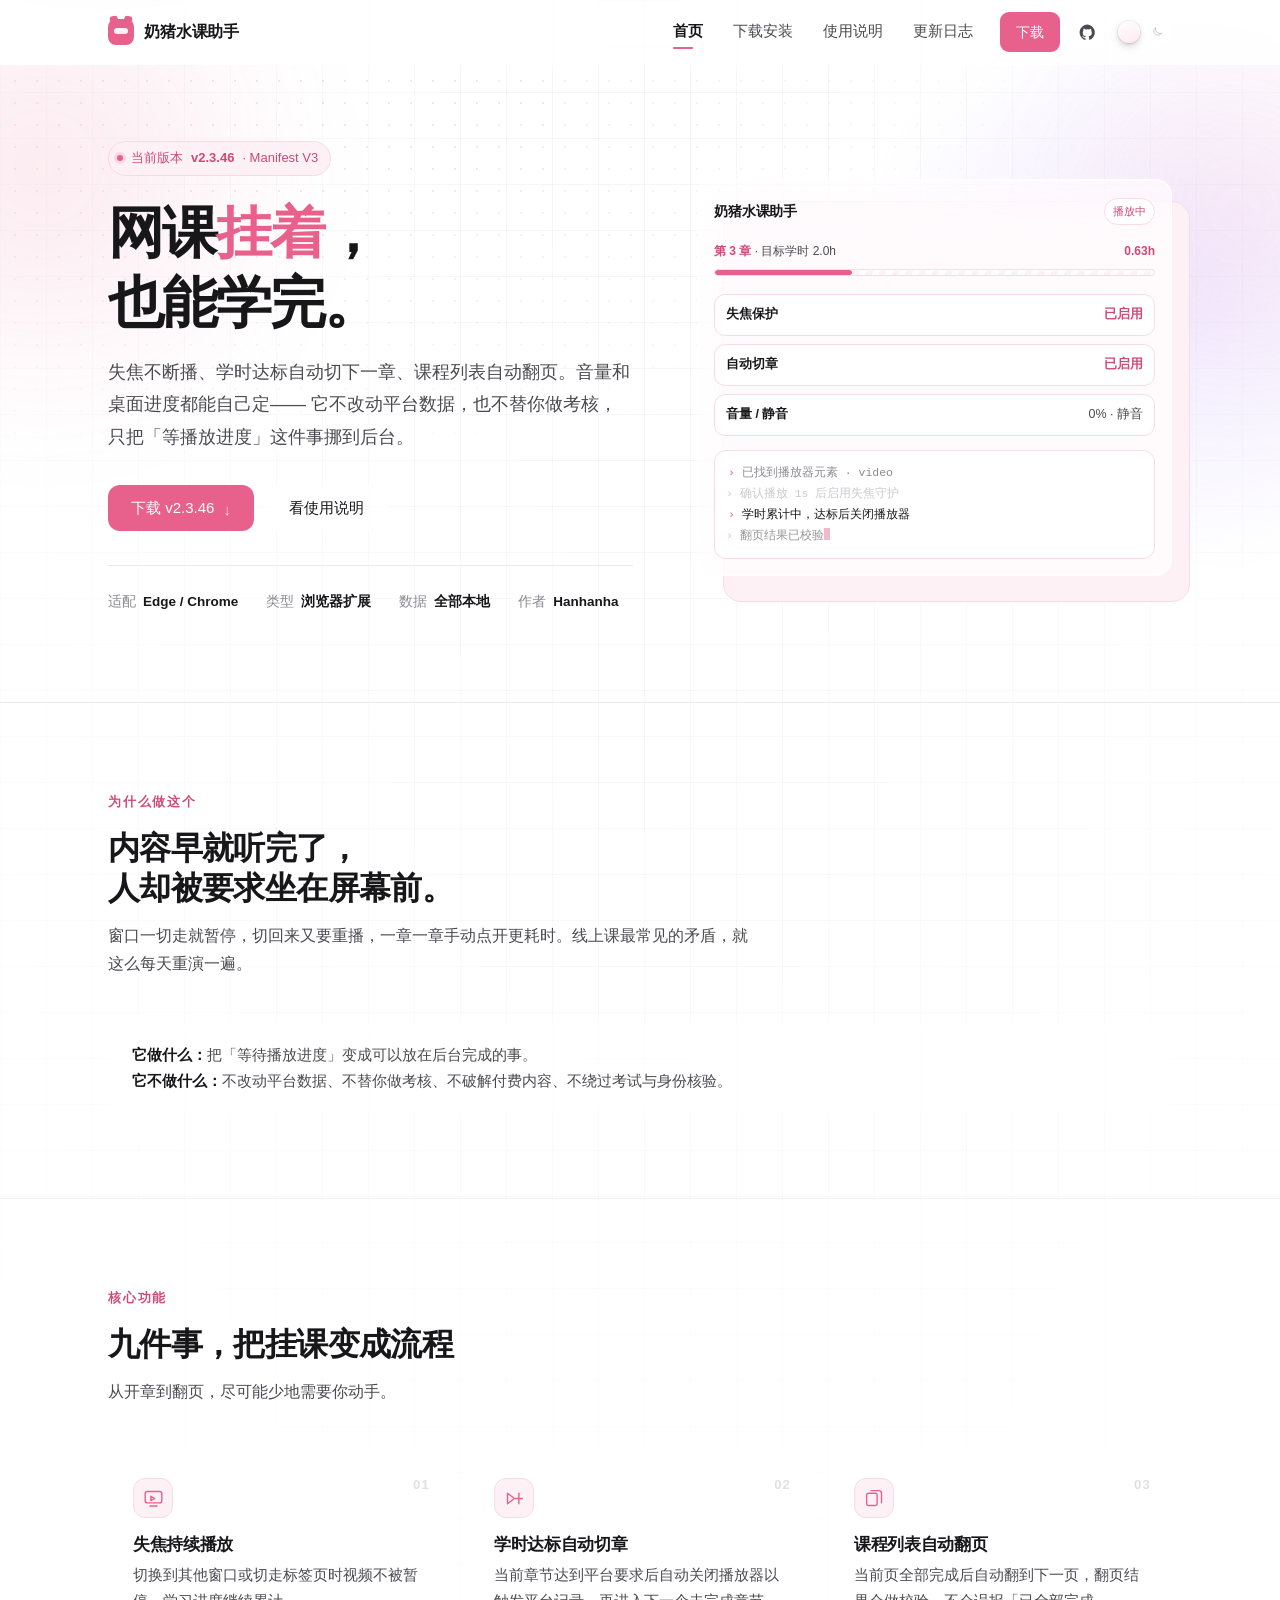
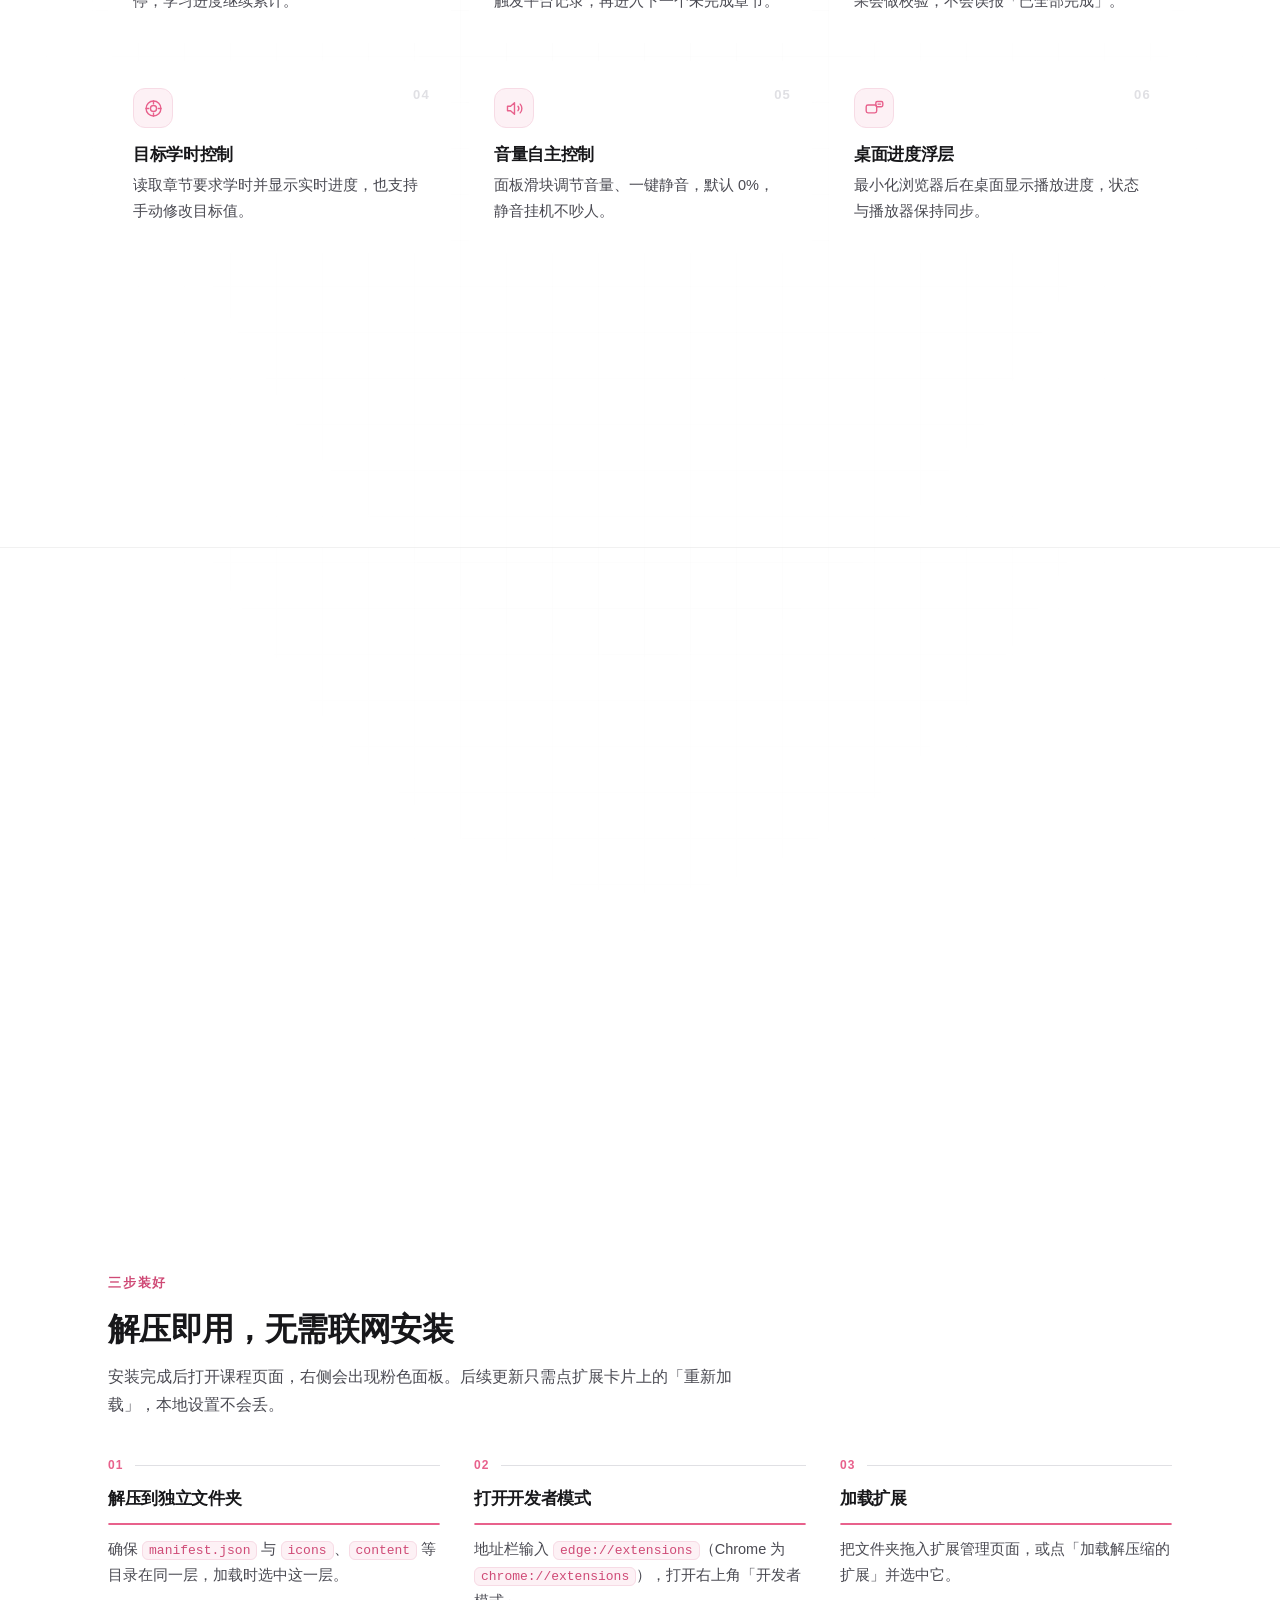
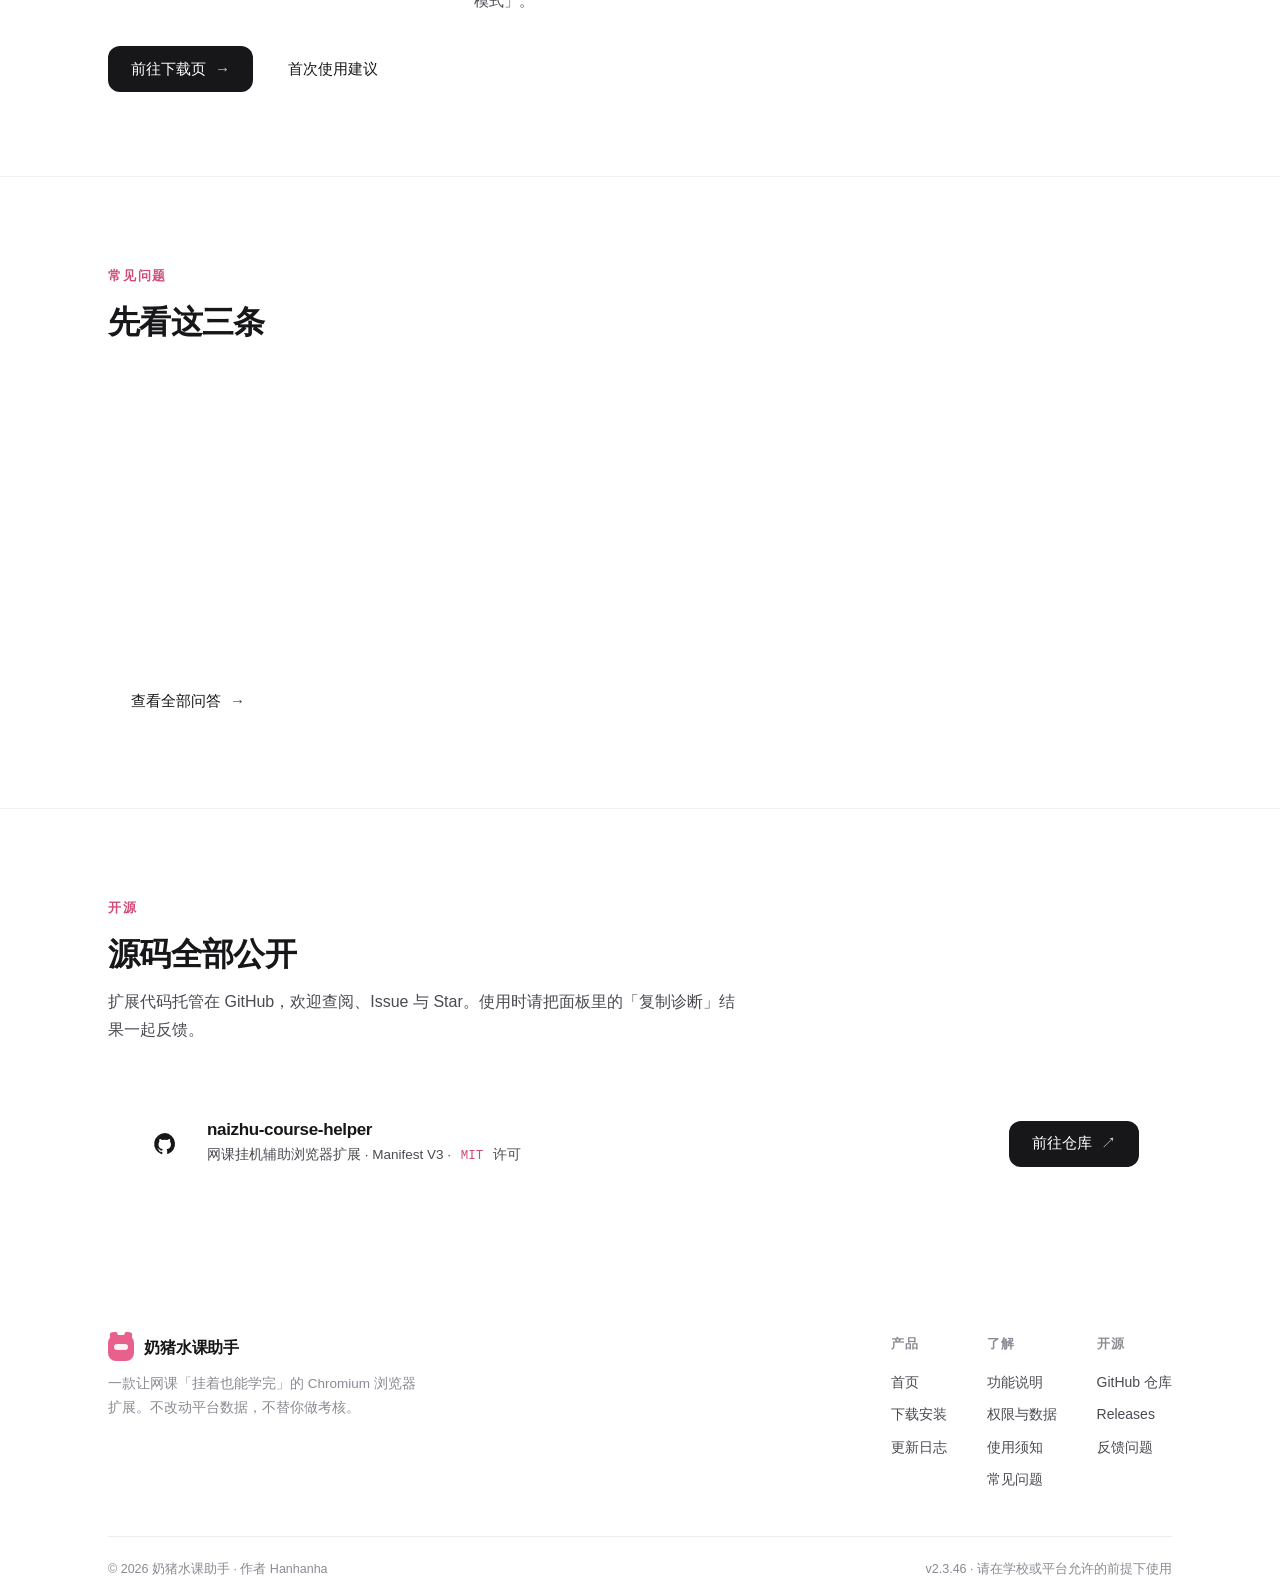
==== commit 69801674: "新增开源仓库入口（导航图标/首页仓库卡/页脚列）并做移动端适配" ====
--- a/index.html
+++ b/index.html
@@ -52,6 +52,9 @@
       <a href="changelog.html">更新日志</a>
       <a href="https://github.com/hanhanha-114514/naizhu-course-helper/releases/download/v2.3.46/naizhu-course-helper-v2.3.46.zip" class="nav-cta" data-download>下载</a>
     </nav>
+      <a class="icon-link" data-repo href="https://github.com/hanhanha-114514/naizhu-course-helper" aria-label="开源仓库 GitHub" title="开源仓库 GitHub">
+        <svg viewBox="0 0 24 24" fill="currentColor" aria-hidden="true"><path d="M12 1.9a10 10 0 00-3.16 19.49c.5.09.68-.22.68-.48l-.01-1.7c-2.5.54-3.03-1.2-3.03-1.2-.41-1.04-1-1.32-1-1.32-.82-.56.06-.55.06-.55.9.07 1.38.93 1.38.93.8 1.37 2.1.97 2.61.74.08-.58.31-.97.57-1.2-2-.23-4.1-1-4.1-4.45 0-.98.35-1.79.92-2.42-.09-.23-.4-1.15.09-2.4 0 0 .76-.24 2.48.93a8.6 8.6 0 014.52 0c1.72-1.17 2.48-.93 2.48-.93.49 1.25.18 2.17.09 2.4.57.63.92 1.44.92 2.42 0 3.46-2.1 4.22-4.11 4.45.32.28.61.83.61 1.68l-.01 2.5c0 .27.18.58.69.48A10 10 0 0012 1.9z"/></svg>
+      </a>
       <button class="theme-switch" type="button" role="switch" aria-checked="false" aria-label="切换深浅色">
         <span class="ic ic-sun"><svg viewBox="0 0 24 24" fill="none" stroke="currentColor" stroke-width="1.7" stroke-linecap="round"><circle cx="12" cy="12" r="4"/><path d="M12 3v2M12 19v2M3 12h2M19 12h2M5.6 5.6l1.4 1.4M17 17l1.4 1.4M18.4 5.6L17 7M7 17l-1.4 1.4"/></svg></span>
         <span class="ic ic-moon"><svg viewBox="0 0 24 24" fill="none" stroke="currentColor" stroke-width="1.7" stroke-linecap="round" stroke-linejoin="round"><path d="M20 14.5A8.5 8.5 0 019.5 4a7.5 7.5 0 1010.5 10.5z"/></svg></span>
@@ -321,6 +324,37 @@
     </div>
   </section>
 
+  <!-- 开源仓库 -->
+  <section class="section">
+    <div class="wrap">
+      <div class="section-head">
+        <span class="eyebrow">开源</span>
+        <h2>源码全部公开</h2>
+        <p>扩展代码托管在 GitHub，欢迎查阅、Issue 与 Star。使用时请把面板里的「复制诊断」结果一起反馈。</p>
+      </div>
+
+      <div class="repo-card">
+        <div class="rc-left">
+          <span class="rc-mark">
+            <svg viewBox="0 0 24 24" fill="currentColor" aria-hidden="true"><path d="M12 1.9a10 10 0 00-3.16 19.49c.5.09.68-.22.68-.48l-.01-1.7c-2.5.54-3.03-1.2-3.03-1.2-.41-1.04-1-1.32-1-1.32-.82-.56.06-.55.06-.55.9.07 1.38.93 1.38.93.8 1.37 2.1.97 2.61.74.08-.58.31-.97.57-1.2-2-.23-4.1-1-4.1-4.45 0-.98.35-1.79.92-2.42-.09-.23-.4-1.15.09-2.4 0 0 .76-.24 2.48.93a8.6 8.6 0 014.52 0c1.72-1.17 2.48-.93 2.48-.93.49 1.25.18 2.17.09 2.4.57.63.92 1.44.92 2.42 0 3.46-2.1 4.22-4.11 4.45.32.28.61.83.61 1.68l-.01 2.5c0 .27.18.58.69.48A10 10 0 0012 1.9z"/></svg>
+          </span>
+          <div>
+            <h3>naizhu-course-helper</h3>
+            <p>网课挂机辅助浏览器扩展 · Manifest V3 · <code>MIT</code> 许可</p>
+          </div>
+        </div>
+        <div class="rc-right">
+          <span class="star-badge" data-repo-star-wrap>
+            <svg viewBox="0 0 24 24" fill="currentColor" aria-hidden="true"><path d="M12 2l2.9 6.3 6.9.7-5.1 4.6 1.4 6.8L12 17.6 5.9 20.4l1.4-6.8L2.2 9l6.9-.7z"/></svg>
+            <span class="s" data-repo-stars>0</span>
+            <span>Star</span>
+          </span>
+          <a class="btn btn-dark" data-repo href="https://github.com/hanhanha-114514/naizhu-course-helper">前往仓库 <span class="arrow">↗</span></a>
+        </div>
+      </div>
+    </div>
+  </section>
+
 </main>
 
 <footer class="site-footer">
@@ -347,6 +381,12 @@
           <a href="docs.html#notice">使用须知</a>
           <a href="docs.html#faq">常见问题</a>
         </div>
+        <div class="footer-col">
+          <h5>开源</h5>
+          <a data-repo href="https://github.com/hanhanha-114514/naizhu-course-helper">GitHub 仓库</a>
+          <a data-repo href="https://github.com/hanhanha-114514/naizhu-course-helper/releases">Releases</a>
+          <a data-repo href="https://github.com/hanhanha-114514/naizhu-course-helper/issues">反馈问题</a>
+        </div>
       </div>
     </div>
     <div class="footer-bottom">
--- a/assets/theme.css
+++ b/assets/theme.css
@@ -511,3 +511,154 @@
   border-top: 1px solid var(--section-brd);
   border-bottom: 1px solid var(--section-brd);
 }
+/* ---------- 开源仓库链接 ---------- */
+.icon-link {
+  flex: none;
+  display: grid;
+  place-items: center;
+  width: 34px;
+  height: 34px;
+  border-radius: 10px;
+  border: 1px solid var(--glass-brd);
+  background: var(--glass-soft);
+  backdrop-filter: blur(12px) saturate(160%);
+  -webkit-backdrop-filter: blur(12px) saturate(160%);
+  box-shadow: var(--glass-hi);
+  color: var(--ink-2);
+  transition: color var(--t-mid) var(--ease), border-color var(--t-mid) var(--ease), transform var(--t-mid) var(--ease-out), box-shadow var(--t-mid) var(--ease), background var(--t-mid) var(--ease);
+}
+.icon-link svg { width: 19px; height: 19px; }
+.icon-link:hover {
+  color: var(--ink);
+  border-color: var(--accent-line);
+  transform: translateY(-2px);
+  box-shadow: var(--glass-hi), 0 10px 22px -14px rgba(232, 97, 140, .6);
+}
+
+/* 首页 / 下载页 开源仓库卡 */
+.repo-card {
+  display: flex;
+  align-items: center;
+  justify-content: space-between;
+  gap: 28px;
+  flex-wrap: wrap;
+  border: 1px solid var(--glass-brd);
+  border-radius: 18px;
+  background: var(--glass-bg);
+  backdrop-filter: blur(var(--glass-blur)) saturate(165%);
+  -webkit-backdrop-filter: blur(var(--glass-blur)) saturate(165%);
+  box-shadow: var(--glass-hi);
+  padding: 28px 32px;
+  transition: border-color var(--t-mid) var(--ease), box-shadow var(--t-mid) var(--ease), transform var(--t-mid) var(--ease-out);
+}
+.repo-card:hover { border-color: var(--accent-line); box-shadow: var(--glass-hi), var(--shadow-card); transform: translateY(-3px); }
+.repo-card .rc-left { display: flex; align-items: center; gap: 18px; min-width: 0; }
+.repo-card .rc-mark {
+  flex: none;
+  display: grid; place-items: center;
+  width: 48px; height: 48px; border-radius: 14px;
+  background: var(--chip-bg); border: 1px solid var(--glass-brd);
+  color: var(--ink);
+  transition: color var(--t-mid) var(--ease), border-color var(--t-mid) var(--ease), transform var(--t-mid) var(--ease-out);
+}
+.repo-card:hover .rc-mark { color: var(--accent); border-color: var(--accent-line); transform: rotate(-6deg) scale(1.04); }
+.repo-card .rc-mark svg { width: 26px; height: 26px; }
+.repo-card h3 { margin: 0 0 3px; font-size: 17px; }
+.repo-card p { margin: 0; font-size: 13.5px; color: var(--ink-2); }
+.repo-card code {
+  font-family: ui-monospace, Menlo, Consolas, monospace; font-size: 12.5px;
+  background: var(--chip-bg); border-radius: 6px; padding: 1px 6px; color: var(--accent-deep);
+}
+.repo-card .rc-right { display: flex; align-items: center; gap: 12px; flex-wrap: wrap; }
+.star-badge {
+  display: inline-flex; align-items: center; gap: 7px;
+  padding: 8px 14px; border-radius: 999px;
+  border: 1px solid var(--glass-brd); background: var(--glass-soft);
+  font-size: 13.5px; color: var(--ink-2); font-variant-numeric: tabular-nums;
+}
+.star-badge svg { width: 15px; height: 15px; color: var(--accent); }
+.star-badge .s { font-weight: 600; color: var(--ink); }
+.license-badge {
+  display: inline-flex; align-items: center;
+  padding: 6px 12px; border-radius: 999px;
+  border: 1px solid var(--accent-line); background: var(--accent-soft);
+  font-size: 12px; color: var(--accent-deep); font-weight: 500;
+}
+@media (max-width: 720px) {
+  .repo-card { padding: 22px; }
+  .repo-card .rc-right { width: 100%; }
+  .repo-card .btn { flex: 1; }
+}
+/* ==========================================================
+   移动端适配（手机浏览器）
+   ========================================================== */
+
+/* 防止氛围光晕/网格造成横向滚动 */
+html, body { overflow-x: hidden; }
+body { max-width: 100vw; }
+* { -webkit-tap-highlight-color: rgba(232, 97, 140, .14); }
+
+/* 刘海 / 安全区 */
+.site-header { padding-top: env(safe-area-inset-top); }
+.site-footer { padding-bottom: env(safe-area-inset-bottom); }
+
+@media (max-width: 720px) {
+  /* 头部：更紧凑，控件靠右成组，汉堡不飘中间 */
+  .nav { height: 58px; justify-content: flex-start; gap: 10px; }
+  .site-header.scrolled .nav { height: 54px; }
+  .brand { font-size: 15px; min-width: 0; flex: 1 1 auto; }
+  .brand span.brand-mark { width: 24px; height: 24px; flex: none; }
+  .nav-toggle { order: 2; }
+  .nav-end { order: 3; gap: 8px; flex: none; }
+
+  /* 下拉菜单贴住更矮的头部 */
+  .nav-links { top: 58px; }
+
+  /* 按钮：整行更易点按 */
+  .actions { gap: 10px; }
+  .actions .btn { flex: 1 1 auto; min-height: 46px; padding: 0 18px; }
+
+  /* 触摸目标 >=44px */
+  .faq summary { padding-top: 15px; padding-bottom: 15px; min-height: 52px; }
+  .toc a { padding: 8px 0; }
+
+  /* 开源仓库卡：竖向排列 */
+  .repo-card { flex-direction: column; align-items: stretch; gap: 20px; padding: 22px; }
+  .repo-card .rc-left { align-items: flex-start; }
+  .repo-card .rc-right { width: 100%; justify-content: space-between; }
+  .repo-card .btn { flex: 1; justify-content: center; }
+
+  /* 面板模拟图：缩小内距，避免溢出 */
+  .panel-mock-inner { padding: 16px 14px 14px; }
+  .pm-log { font-size: 11px; }
+
+  /* 长字符串换行，避免撑破布局 */
+  .tree { font-size: 12px; line-height: 1.9; }
+  .doc p, .doc li, .card p, .note div { overflow-wrap: anywhere; }
+  .repo-card p { overflow-wrap: anywhere; }
+
+  /* 表格/代码块横向滚动而不撑破 */
+  .tree, .tbl { -webkit-overflow-scrolling: touch; }
+
+  /* 数字条两列 */
+  .stats { gap: 12px; }
+  .stat { padding: 18px 18px; }
+
+  /* 对比条标签换行 */
+  .vs-label { font-size: 13px; }
+  .vs-num { font-size: 12px; }
+}
+
+@media (max-width: 460px) {
+  /* 极窄屏：隐藏导航里的 GitHub 图标（页脚与仓库卡仍有入口），保住主题开关 */
+  .nav .icon-link { display: none; }
+  .theme-switch { width: 52px; }
+  html[data-theme='dark'] .theme-switch .knob { transform: translateX(22px); }
+  .hero-meta { gap: 14px 20px; font-size: 13px; }
+  .section { padding: 52px 0; }
+  .repo-card .rc-mark { width: 42px; height: 42px; }
+  .repo-card .rc-mark svg { width: 22px; height: 22px; }
+}
+
+/* 视口高度用 dvh，避免手机地址栏收起时跳动 */
+.intro-veil, .modal { min-height: 100dvh; }
